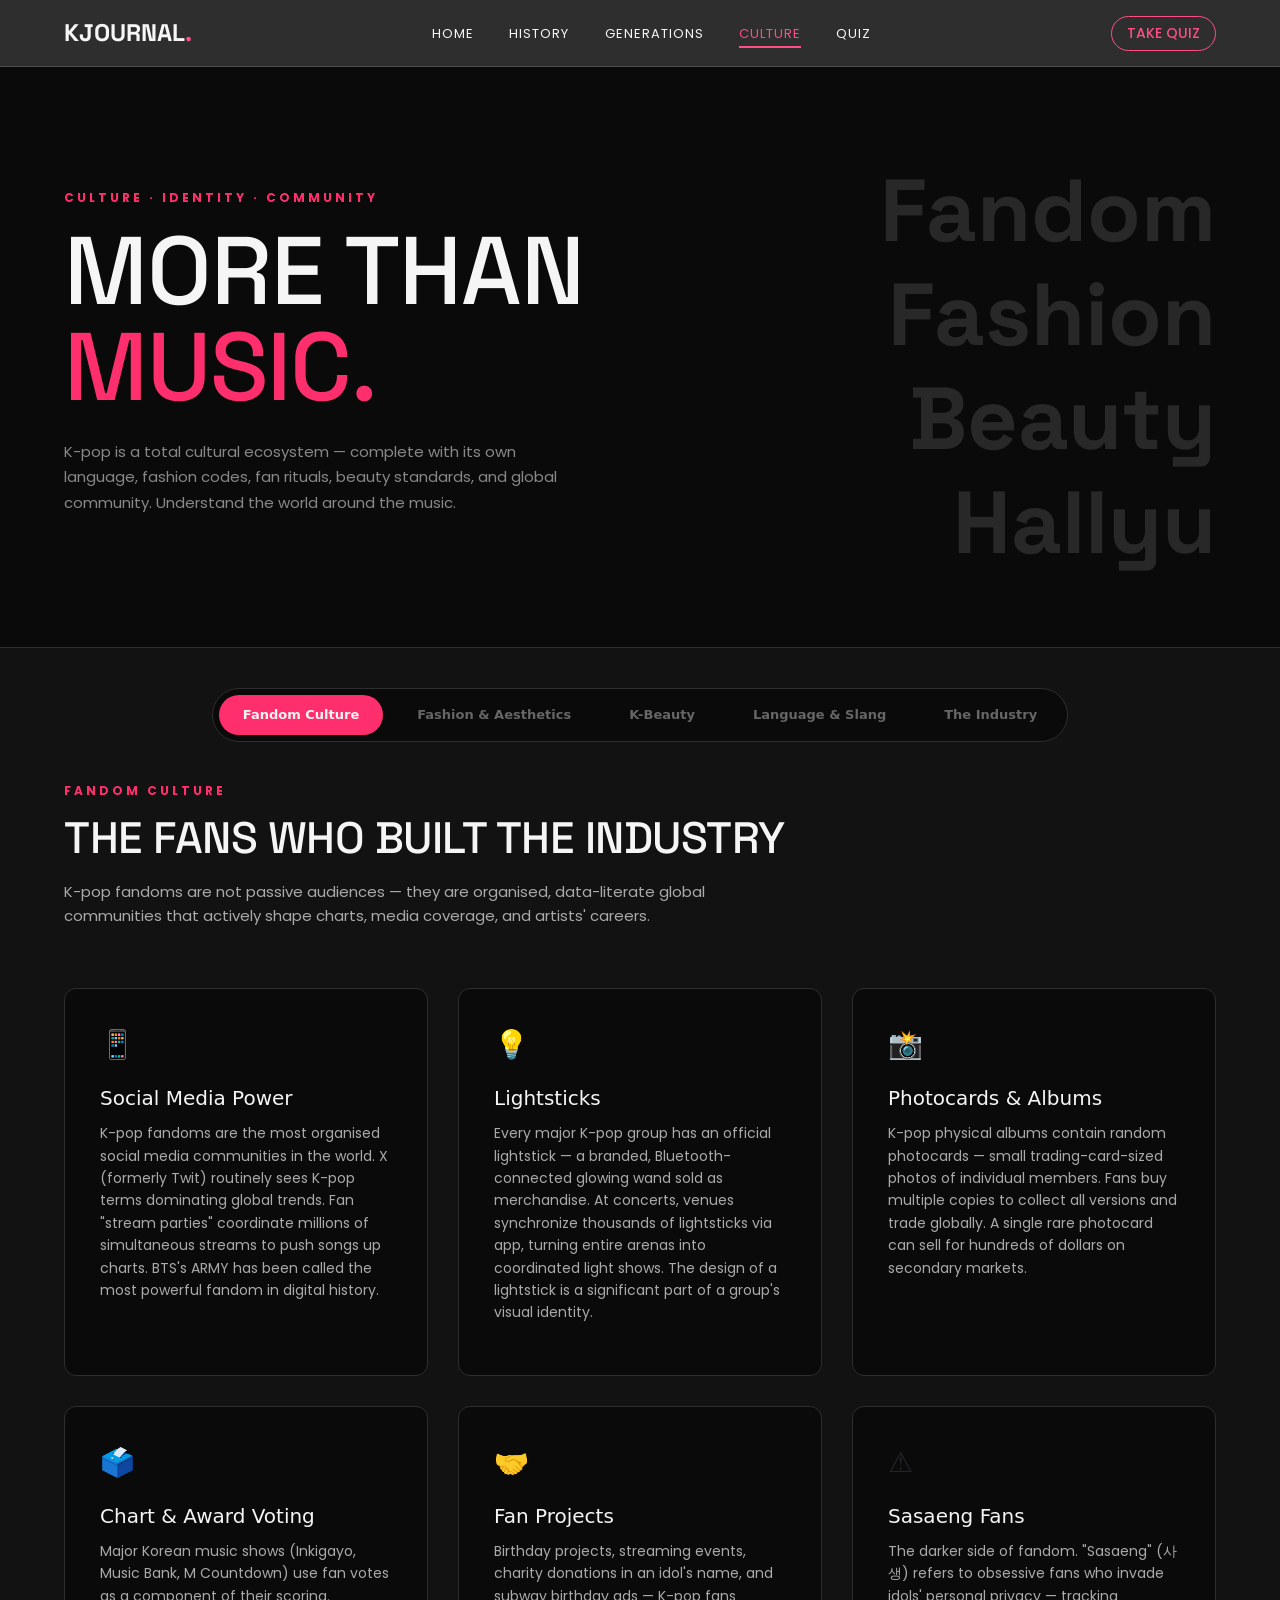
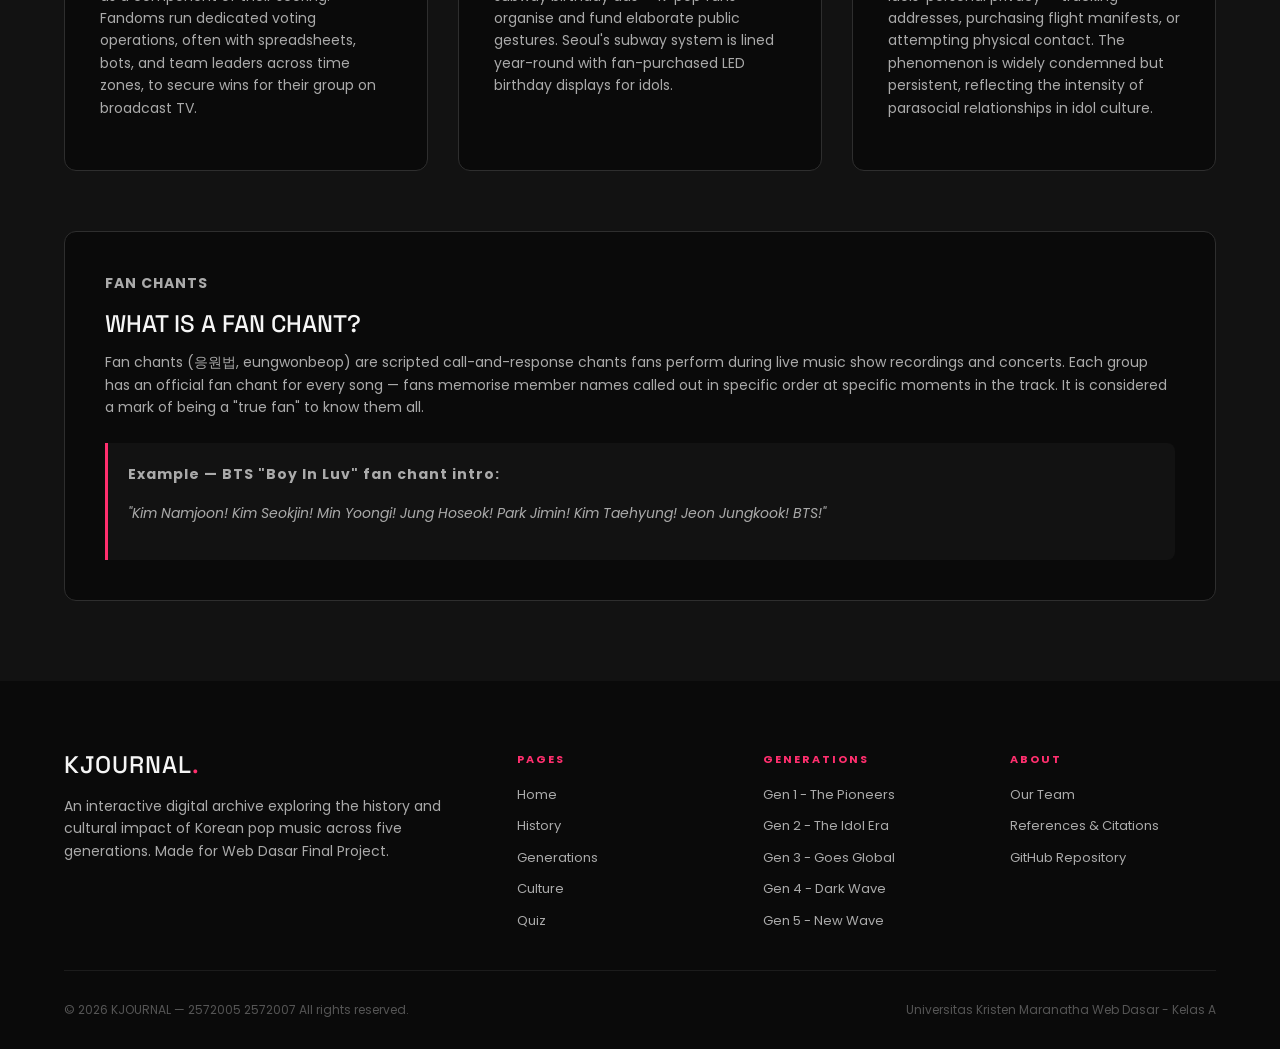
==== culture.html @ d99ca3e4 "history & culture" ====
<!DOCTYPE html>
<html lang="en">

<head>
    <meta charset="UTF-8">
    <meta name="viewport" content="width=device-width, initial-scale=1.0">
    <title>KJOURNAL - K-Pop Culture</title>
    <link rel="icon" type="image/png" href="img/logo.png" class="logo-kj">
    <link rel="stylesheet" href="style.css">
    <link href="https://cdn.jsdelivr.net/npm/bootstrap@5.3.3/dist/css/bootstrap.min.css" rel="stylesheet">
    <script src="https://cdn.jsdelivr.net/npm/bootstrap@5.3.3/dist/js/bootstrap.bundle.min.js"></script>
    <script src="https://code.jquery.com/jquery-3.7.1.min.js"></script>
    <script src="script.js" defer></script>

    <style>
        .concept-spotlight-header {
            margin-top: 60px;
            margin-bottom: 40px;
        }

        .beauty-main p {
            color: #aaa;
            font-size: 14px;
            margin-bottom: 20px;
        }

        .beauty-steps-list {
            color: #aaa;
            font-size: 14px;
            line-height: 2;
        }

        .quiz-sneak-full {
            width: 100%;
        }

        #glossarySearch {
            width: 100%;
            background-color: #0a0a0a;
            border: 1px solid #333;
            border-radius: 10px;
            color: #f5f5f5;
            padding: 15px 20px;
            font-family: 'Poppins', sans-serif;
            resize: none;
            font-size: 14px;
            outline: none;
            transition: border-color 0.3s;
        }

        .glossary-card-ko {
            color: #ff2f6e;
            font-size: 14px;
            margin-left: 5px;
        }

        #noResults {
            display: none;
            color: #ff2f6e;
            text-align: center;
            margin-top: 30px;
        }
    </style>
</head>

<body>

    <nav>
        <a href="index.html" class="title">KJOURNAL<span id="dot">.</span></a>
        <div>
            <a href="index.html" class="navbut">HOME</a>
            <a href="history.html" class="navbut">HISTORY</a>
            <a href="generations.html" class="navbut">GENERATIONS</a>
            <a href="culture.html" class="navbut active-nav">CULTURE</a>
            <a href="quiz.html" class="navbut">QUIZ</a>
        </div>
        <a href="quiz.html" class="explore-btn">TAKE QUIZ</a>
    </nav>

    <section class="subpage-hero">
        <div class="cult-hero-text">
            <p class="subpage-eyebrow">CULTURE · IDENTITY · COMMUNITY</p>
            <h1>MORE THAN<br><span>MUSIC.</span></h1>
            <p class="subpage-hero-sub">K-pop is a total cultural ecosystem — complete with its own language, fashion
                codes, fan rituals, beauty standards, and global community. Understand the world around the music.</p>
        </div>
        <div class="subpage-hero-deco" aria-hidden="true">
            <span>Fandom</span>
            <span>Fashion</span>
            <span>Beauty</span>
            <span>Hallyu</span>
        </div>
    </section>

    <section class="cult-tabs-section">
        <div class="cult-tabs" id="cultTabs">
            <button class="cult-tab active" data-target="fandom">Fandom Culture</button>
            <button class="cult-tab" data-target="fashion">Fashion & Aesthetics</button>
            <button class="cult-tab" data-target="beauty">K-Beauty</button>
            <button class="cult-tab" data-target="language">Language & Slang</button>
            <button class="cult-tab" data-target="industry">The Industry</button>
        </div>
    </section>

    <section class="cult-content-section">

        <div class="cult-panel active" id="panel-fandom">
            <div class="subpage-section-header">
                <p class="subpage-section-label">FANDOM CULTURE</p>
                <h2>THE FANS WHO BUILT THE INDUSTRY</h2>
                <p class="subpage-section-sub">K-pop fandoms are not passive audiences — they are organised,
                    data-literate global communities that actively shape charts, media coverage, and artists' careers.
                </p>
            </div>

            <div class="subpage-cards-grid">
                <div class="subpage-card">
                    <div class="subpage-card-icon">📱</div>
                    <h4>Social Media Power</h4>
                    <p>K-pop fandoms are the most organised social media communities in the world. X (formerly Twit)
                        routinely sees K-pop terms dominating global trends. Fan "stream parties" coordinate millions of
                        simultaneous streams to push songs up charts. BTS's ARMY has been called the most powerful
                        fandom in digital history.</p>
                </div>
                <div class="subpage-card">
                    <div class="subpage-card-icon">💡</div>
                    <h4>Lightsticks</h4>
                    <p>Every major K-pop group has an official lightstick — a branded, Bluetooth-connected glowing wand
                        sold as merchandise. At concerts, venues synchronize thousands of lightsticks via app, turning
                        entire arenas into coordinated light shows. The design of a lightstick is a significant part of
                        a group's visual identity.</p>
                </div>
                <div class="subpage-card">
                    <div class="subpage-card-icon">📸</div>
                    <h4>Photocards & Albums</h4>
                    <p>K-pop physical albums contain random photocards — small trading-card-sized photos of individual
                        members. Fans buy multiple copies to collect all versions and trade globally. A single rare
                        photocard can sell for hundreds of dollars on secondary markets.</p>
                </div>
                <div class="subpage-card">
                    <div class="subpage-card-icon">🗳️</div>
                    <h4>Chart & Award Voting</h4>
                    <p>Major Korean music shows (Inkigayo, Music Bank, M Countdown) use fan votes as a component of
                        their scoring. Fandoms run dedicated voting operations, often with spreadsheets, bots, and team
                        leaders across time zones, to secure wins for their group on broadcast TV.</p>
                </div>
                <div class="subpage-card">
                    <div class="subpage-card-icon">🤝</div>
                    <h4>Fan Projects</h4>
                    <p>Birthday projects, streaming events, charity donations in an idol's name, and subway birthday ads
                        — K-pop fans organise and fund elaborate public gestures. Seoul's subway system is lined
                        year-round with fan-purchased LED birthday displays for idols.</p>
                </div>
                <div class="subpage-card">
                    <div class="subpage-card-icon">⚠️</div>
                    <h4>Sasaeng Fans</h4>
                    <p>The darker side of fandom. "Sasaeng" (사생) refers to obsessive fans who invade idols' personal
                        privacy — tracking addresses, purchasing flight manifests, or attempting physical contact. The
                        phenomenon is widely condemned but persistent, reflecting the intensity of parasocial
                        relationships in idol culture.</p>
                </div>
            </div>

            <div class="cult-chant-box">
                <p class="chant-label">FAN CHANTS</p>
                <h3>WHAT IS A FAN CHANT?</h3>
                <p>Fan chants (응원법, eungwonbeop) are scripted call-and-response chants fans perform during live music
                    show recordings and concerts. Each group has an official fan chant for every song — fans memorise
                    member names called out in specific order at specific moments in the track. It is considered a mark
                    of being a "true fan" to know them all.</p>
                <div class="cult-chant-example">
                    <p class="chant-label">Example — BTS "Boy In Luv" fan chant intro:</p>
                    <p class="chant-text">"Kim Namjoon! Kim Seokjin! Min Yoongi! Jung Hoseok! Park Jimin! Kim Taehyung!
                        Jeon Jungkook! BTS!"</p>
                </div>
            </div>
        </div>

        <div class="cult-panel" id="panel-fashion">
            <div class="subpage-section-header">
                <p class="subpage-section-label">FASHION & AESTHETICS</p>
                <h2>THE LOOK OF K-POP</h2>
                <p class="subpage-section-sub">K-pop's visual identity is as carefully constructed as its music. From
                    stage outfits to music video colour palettes, aesthetics are a core part of the product.</p>
            </div>

            <div class="subpage-cards-grid">
                <div class="subpage-card">
                    <div class="subpage-card-icon">✨</div>
                    <h4>Concept Culture</h4>
                    <p>Every K-pop comeback has a "concept" — a unified visual and sonic theme that runs through the
                        album, music video, photoshoots, and stage outfits. Concepts can range from bright/innocent
                        ("cute concept") to dark/edgy ("dark concept") to seasonal themes, and groups often switch
                        dramatically between them.</p>
                </div>
                <div class="subpage-card">
                    <div class="subpage-card-icon">🪡</div>
                    <h4>Stage Outfits</h4>
                    <p>K-pop stage costumes are high fashion events in themselves. Groups collaborate with luxury brands
                        (Chanel, Dior, Louis Vuitton) for music video styling, and have full-time in-house stylists.
                        Stage outfits are discussed and critiqued by fans as seriously as the music.</p>
                </div>
                <div class="subpage-card">
                    <div class="subpage-card-icon">🧥</div>
                    <h4>Street Fashion Influence</h4>
                    <p>K-pop idols are among the most influential fashion figures globally. Items worn by idols — a
                        specific sneaker, a handbag, a hair clip — can sell out within hours of a post or airport
                        sighting. This phenomenon, known as the "idol effect," drives billions in fashion retail
                        annually.</p>
                </div>
                <div class="subpage-card">
                    <div class="subpage-card-icon">💈</div>
                    <h4>Hair & Colour</h4>
                    <p>K-pop idols regularly undergo dramatic hair transformations between comebacks — bleaching, vivid
                        colour dyeing, and complex styling are standard. Hair reveals ahead of a comeback are treated as
                        major events by fandoms. South Korea's hair salon industry is directly linked to idol trends.
                    </p>
                </div>
            </div>

            <div class="cult-concept-box">
                <div class="subpage-section-header concept-spotlight-header">
                    <p class="subpage-section-label">CONCEPT SPOTLIGHT</p>
                    <h3>HOW CONCEPTS WORK</h3>
                </div>
                <div class="concept-steps">
                    <div class="concept-step">
                        <span class="step-num">01</span>
                        <div>
                            <h5>Teaser Phase</h5>
                            <p>Weeks before release, agencies drop cryptic images, short video teasers, and mood boards
                                hinting at the concept without revealing the full picture. Fans analyze every pixel.</p>
                        </div>
                    </div>
                    <div class="concept-step">
                        <span class="step-num">02</span>
                        <div>
                            <h5>MV Release</h5>
                            <p>The music video is the concept's fully realised visual statement. MV sets, colour
                                grading, styling, and narrative are all coordinated around the concept theme.</p>
                        </div>
                    </div>
                    <div class="concept-step">
                        <span class="step-num">03</span>
                        <div>
                            <h5>Promotions</h5>
                            <p>TV show stage outfits, radio appearances, and fan sign outfits all continue the concept's
                                visual language — even if slightly adapted for different settings.</p>
                        </div>
                    </div>
                    <div class="concept-step">
                        <span class="step-num">04</span>
                        <div>
                            <h5>Next Concept</h5>
                            <p>When promotions end, the cycle resets. The next comeback concept may be a direct
                                continuation or a complete 180° pivot — which is often itself a marketing strategy.</p>
                        </div>
                    </div>
                </div>
            </div>
        </div>

        <div class="cult-panel" id="panel-beauty">
            <div class="subpage-section-header">
                <p class="subpage-section-label">K-BEAUTY</p>
                <h2>THE BEAUTY STANDARD</h2>
                <p class="subpage-section-sub">K-pop and the Korean beauty industry are deeply intertwined. The "glass
                    skin" aesthetic, multi-step skincare routines, and specific makeup trends have been exported
                    globally through K-pop's reach.</p>
            </div>

            <div class="beauty-layout">
                <div class="beauty-side">
                    <div class="subpage-card">
                        <h4>Glass Skin</h4>
                        <p>The "glass skin" trend — skin so clear and hydrated it appears to have a glassy sheen —
                            originated in Korea and spread globally through K-pop idol photoshoots and magazine spreads.
                        </p>
                    </div>
                    <br>
                    <div class="subpage-card">
                        <h4>Gradient Lips</h4>
                        <p>A signature K-pop makeup look: colour concentrated at the centre of the lips that fades to
                            bare skin at the edges, creating a soft, youthful appearance. Popularised by idols in the
                            2012–2016 period.</p>
                    </div>
                    <br>
                    <div class="subpage-card">
                        <h4>Aegyo Sal (애교살)</h4>
                        <p>The soft fatty tissue just below the eyes — considered youthful and attractive in Korean
                            beauty standards. Idols emphasise this feature with eyeshadow. Cosmetic procedures to create
                            or enhance aegyo sal are a popular trend in South Korea.</p>
                    </div>
                    <br>
                    <div class="subpage-card">
                        <h4>Male Idol Beauty</h4>
                        <p>K-pop normalised skincare and makeup for men on a global scale. Male idols routinely appear
                            on screen with full makeup, and the "flower boy" (꽃미남) aesthetic challenged Western norms of
                            masculinity through mass global exposure.</p>
                    </div>
                </div>
            </div>
        </div>

        <div class="cult-panel" id="panel-language">
            <div class="subpage-section-header">
                <p class="subpage-section-label">LANGUAGE & SLANG</p>
                <h2>THE VOCABULARY OF K-POP</h2>
                <p class="subpage-section-sub">Being a K-pop fan comes with its own language — a mix of Korean terms,
                    fan-invented vocabulary, and internet slang that has spread far beyond Korean-speaking communities.
                </p>
            </div>

            <div class="lang-search-wrapper">
                <div class="subpage-section-header">
                    <p class="subpage-section-label">GLOSSARY SEARCH</p>
                    <p class="subpage-section-sub">Looking for a specific K-Pop terminology?
                        Type a term below to filter the glossary.</p>
                </div>

                <div class="quiz-cards">
                    <div class="quiz-sneak quiz-sneak-full">
                        <p class="sneak-question">Search Term</p>
                        <textarea id="glossarySearch" class="lang-search"
                            placeholder="Type here (e.g., Fandom, Visual, Daesang)..." rows="1"></textarea>
                    </div>
                </div>
            </div>
            <br>
            <div class="subpage-cards-grid" id="glossaryGrid">
                <div class="subpage-card" data-term="bias">
                    <h4>Bias <span class="lang-ko glossary-card-ko">바이어스</span></h4>
                    <p>Your favourite member of a K-pop group. "Bias wrecker" is the member who threatens to replace
                        your bias by being unexpectedly charming or talented.</p>
                </div>
                <div class="subpage-card" data-term="maknae">
                    <h4>Maknae <span class="lang-ko glossary-card-ko">막내</span></h4>
                    <p>The youngest member of a group. Often treated with affection by older members (hyungs/unnies).
                        The "maknae line" refers to the youngest sub-group within a group.</p>
                </div>
                <div class="subpage-card" data-term="leader">
                    <h4>Leader <span class="lang-ko glossary-card-ko">리더</span></h4>
                    <p>The designated spokesperson and representative of a group — usually (but not always) the oldest
                        member. Responsible for group decisions and public communication on behalf of the team.</p>
                </div>
                <div class="subpage-card" data-term="aegyo">
                    <h4>Aegyo <span class="lang-ko glossary-card-ko">애교</span></h4>
                    <p>Cute, childlike behaviour or expressions used to be endearing. Idols are often asked to perform
                        aegyo during fan meetings — a gesture, pose, or cutesy phrase. Fans and non-fans both debate it
                        intensely.</p>
                </div>
                <div class="subpage-card" data-term="visual">
                    <h4>Visual <span class="lang-ko glossary-card-ko">비주얼</span></h4>
                    <p>The member of a group designated (officially or by fan consensus) as the most conventionally
                        attractive. Being the "group visual" carries specific marketing expectations and is often tied
                        to CF (commercial film) work.</p>
                </div>
                <div class="subpage-card" data-term="center">
                    <h4>Center <span class="lang-ko glossary-card-ko">센터</span></h4>
                    <p>The member positioned at the front-center of a group's choreography formation — the "face" of the
                        performance. Often (not always) the visual. Being center is a significant indicator of agency
                        priority for that member.</p>
                </div>
                <div class="subpage-card" data-term="stan">
                    <h4>Stan</h4>
                    <p>To be a dedicated fan of a group or idol. Derived from Eminem's 2000 song, popularised by K-pop
                        Twitter. "Stan culture" refers to the intense, organised fandom behaviour typical in K-pop
                        communities worldwide.</p>
                </div>
                <div class="subpage-card" data-term="hyung">
                    <h4>Hyung / Unnie <span class="lang-ko glossary-card-ko">형 / 언니</span></h4>
                    <p>Korean terms for "older brother" (hyung, used by males) and "older sister" (unnie, used by
                        females). Used by younger group members to address older members. Part of the strict
                        age-hierarchy within Korean social structure.</p>
                </div>
                <div class="subpage-card" data-term="all-kill">
                    <h4>All-Kill</h4>
                    <p>When a song simultaneously tops all major Korean digital music charts (Melon, Genie, Bugs, FLO,
                        Vibe). A "Perfect All-Kill" also includes real-time charts. Achieving an All-Kill is a
                        significant milestone indicating commercial dominance.</p>
                </div>
                <div class="subpage-card" data-term="comeback">
                    <h4>Comeback <span class="lang-ko glossary-card-ko">컴백</span></h4>
                    <p>Any new promotional cycle — a new album, single, or EP release. Not necessarily a return from a
                        long break. Comebacks are events: announced weeks ahead, supported by teaser content, and
                        accompanied by scheduled TV music show appearances.</p>
                </div>
                <div class="subpage-card" data-term="hiatus">
                    <h4>Hiatus / Enlistment</h4>
                    <p>Male Korean citizens are required by law to complete approximately 18-21 months of mandatory
                        military service. For K-pop boy groups, this creates planned hiatuses — a major industry event
                        that fandom communities prepare for years in advance.</p>
                </div>
                <div class="subpage-card" data-term="debut">
                    <h4>Debut <span class="lang-ko glossary-card-ko">데뷔</span></h4>
                    <p>The formal first performance or release that marks an idol officially entering the industry.
                        Debuting is a major milestone after years of training. "Pre-debut" refers to content created or
                        released before an idol's official group debut.</p>
                </div>
                <div class="subpage-card" data-term="variety-show">
                    <h4>Variety Show <span class="lang-ko glossary-card-ko">예능</span></h4>
                    <p>Entertainment programs where idols participate in games, challenges, interviews, and comedy
                        segments. Variety shows help fans discover idols' personalities beyond their performances and
                        are an important part of K-pop promotion.</p>
                </div>

                <div class="subpage-card" data-term="reality-show">
                    <h4>Reality Show <span class="lang-ko glossary-card-ko">리얼리티 쇼</span></h4>
                    <p>A series focused on idols' daily lives, training process, travel experiences, or
                        behind-the-scenes activities. Many groups have their own reality content on YouTube, allowing
                        fans to connect with members on a more personal level.</p>
                </div>

                <div class="subpage-card" data-term="fancam">
                    <h4>Fancam <span class="lang-ko glossary-card-ko">직캠</span></h4>
                    <p>A video that focuses on a single idol during a performance. Originally filmed by fans, fancams
                        have become a major part of K-pop culture and often showcase an idol's stage presence, dance
                        skills, and charisma.</p>
                </div>

                <div class="subpage-card" data-term="self-produced-content">
                    <h4>Self-Produced Content <span class="lang-ko glossary-card-ko">자체 콘텐츠</span></h4>
                    <p>Original content created by an idol group or agency and uploaded to their official channels.
                        Examples include games, challenges, vlogs, and talk shows designed to keep fans engaged between
                        music releases.</p>
                </div>

                <div class="subpage-card" data-term="vlog">
                    <h4>Vlog <span class="lang-ko glossary-card-ko">브이로그</span></h4>
                    <p>A video diary documenting an idol's daily activities, travels, schedules, or personal interests.
                        Vlogs offer fans a closer look at life behind the stage and often feature a more casual
                        atmosphere.</p>
                </div>

                <div class="subpage-card" data-term="behind-the-scenes">
                    <h4>Behind-the-Scenes <span class="lang-ko glossary-card-ko">비하인드</span></h4>
                    <p>Exclusive footage showing the preparation process for music videos, concerts, photoshoots, and
                        promotions. Behind-the-scenes content highlights the hard work that goes into an idol's
                        activities.</p>
                </div>
            </div>
            <p class="lang-no-results" id="noResults">No terms found. Try a different search.</p>
        </div>

        <div class="cult-panel" id="panel-industry">
            <div class="subpage-section-header">
                <p class="subpage-section-label">THE INDUSTRY</p>
                <h2>HOW THE MACHINE WORKS</h2>
                <p class="subpage-section-sub">K-pop is not just a music genre — it is a vertically integrated
                    entertainment industry with a specific and unusual business model that has no real equivalent in the
                    West.</p>
            </div>

            <p class="subpage-section-label">THE IDOL PIPELINE</p>
            <div class="subpage-cards-grid">
                <div class="subpage-card">
                    <h1 id="dot">01</h1>
                    <h4>Audition</h4>
                    <p>Agencies hold open auditions globally. Successful applicants as young as 10–12 sign
                        multi-year exclusive contracts and begin training.</p>
                </div>
                <div class="subpage-card">
                    <h1 id="dot">02</h1>
                    <h4>Training</h4>
                    <p>Trainees undergo intensive daily schedules covering vocals, dance, acting, and language
                        learning (English, Japanese, Mandarin). Average training period: 2–7 years.</p>
                </div>
                <div class="subpage-card">
                    <h1 id="dot">03</h1>
                    <h4>Debut</h4>
                    <p>The agency assembles a group from trainees, packages the concept and visual identity, and
                        launches with a coordinated media campaign.</p>
                </div>
                <div class="subpage-card">
                    <h1 id="dot">04</h1>
                    <h4>Promotions</h4>
                    <p>Music show schedules, fan signs, variety show appearances, and social media content — idols
                        are on public-facing promotional schedules almost continuously.</p>
                </div>
                <div class="subpage-card">
                    <h1 id="dot">05</h1>
                    <h4>Global</h4>
                    <p>Successful groups tour internationally, collaborate with Western artists, sign luxury brand
                        ambassadorial contracts, and release content in multiple languages.</p>
                </div>
            </div>
        </div>
    </section>

    <footer>
        <div class="card1">
            <div class="desc">
                <h3>KJOURNAL<span id="dot">.</span></h3>
                <p>An interactive digital archive exploring the history and cultural impact of Korean pop music across
                    five generations. Made for Web Dasar Final Project.</p>
            </div>
            <div class="page-directory">
                <p>PAGES</p>
                <a href="index.html">Home</a>
                <a href="history.html">History</a>
                <a href="generations.html">Generations</a>
                <a href="culture.html">Culture</a>
                <a href="quiz.html">Quiz</a>
            </div>
            <div class="gen-directory">
                <p>GENERATIONS</p>
                <a href="generations.html#Gen1">Gen 1 - The Pioneers</a>
                <a href="generations.html#Gen2">Gen 2 - The Idol Era</a>
                <a href="generations.html#Gen3">Gen 3 - Goes Global</a>
                <a href="generations.html#Gen4">Gen 4 - Dark Wave</a>
                <a href="generations.html#Gen5">Gen 5 - New Wave</a>
            </div>
            <div class="about">
                <p>ABOUT</p>
                <a href="#">Our Team</a>
                <a href="#">References & Citations</a>
                <a href="https://github.com/natetamp/TugasBesar_2572005_2572007" target="_blank">GitHub Repository</a>
            </div>
        </div>
        <hr>
        <div class="footer-bottom">
            <p>&copy; 2026 KJOURNAL — 2572005 2572007 All rights reserved.</p>
            <p>Universitas Kristen Maranatha Web Dasar - Kelas A</p>
        </div>
    </footer>
</body>

</html>
---- style.css ----
@import url('https://fonts.googleapis.com/css2?family=Space+Grotesk:wght@400;500&display=swap');
@import url('https://fonts.googleapis.com/css2?family=Bebas+Neue&family=Poppins:ital,wght@0,100;0,200;0,300;0,400;0,500;0,600;0,700;0,800;0,900;1,100;1,200;1,300;1,400;1,500;1,600;1,700;1,800;1,900&display=swap');

* { padding: 0; margin: 0; box-sizing: border-box; }
html { scroll-behavior: smooth; }
body { overflow-x: hidden; background-color: #121212; color: #f5f5f5; }
body h1, body h2, body h3 { font-family: 'Space Grotesk', sans-serif; }
body p, body a, body label { font-family: 'Poppins', sans-serif; }

::-webkit-scrollbar { width: 6px; }
::-webkit-scrollbar-track { background: #0a0a0a; }
::-webkit-scrollbar-thumb { background: #2a2a2a; border-radius: 99px; }

nav {background-color: #0a0a0a; display: flex; align-items: center; justify-content: space-between; width: 100%; padding: 15px 5%; opacity: 0.85; position: sticky; top: 0; z-index: 999; border-bottom: 1px solid #2e2e2e;}
.title { font-family: 'Space Grotesk', sans-serif; font-size: 24px; font-weight: bold; text-decoration: none; color: #f5f5f5; }
#dot { color: #ff2f6e; }
.navbut {position: relative; text-decoration: none; color: #f5f5f5; margin: 0 15px; font-size: 13px; letter-spacing: 1px; transition: color 0.3s ease;}
.navbut:hover, .active-nav { color: #ff2f6e !important; }
.navbut:after {content: " "; position: absolute; left: 0; bottom: -5px; width: 0%; height: 2px; background-color: #ff2f6e; transition: width 0.3s ease;}
.navbut:hover::after, .active-nav::after { width: 100% !important; }
.explore-btn {padding: 6px 15px; text-decoration: none; background-color: transparent; border: 1px solid #ff2f6e; color: #ff2f6e; border-radius: 20px; font-size: 14px; font-weight: 500; transition: all 0.3s ease;}
.explore-btn:hover { background-color: #ff2f6e; color: #f5f5f5; }

.subpage-hero {background-color: #0a0a0a; border-bottom: 1px solid #2e2e2e; padding: 100px 5% 80px; display: grid; grid-template-columns: 1fr 1fr; align-items: center; gap: 60px; min-height: 520px;}
.subpage-eyebrow { color: #ff2f6e; font-size: 12px; font-weight: bold; letter-spacing: 3px; margin-bottom: 16px; }
.subpage-hero h1 { font-family: 'Space Grotesk', sans-serif; font-size: clamp(52px, 8vw, 96px); line-height: 1; color: #f5f5f5; margin-bottom: 24px; letter-spacing: -1px; }
.subpage-hero h1 span { color: #ff2f6e; }
.subpage-hero-sub { font-size: 15px; color: #888; line-height: 1.7; max-width: 500px; margin-bottom: 30px; }
.subpage-hero-deco { display: flex; flex-direction: column; gap: 16px; align-items: flex-end; opacity: 0.12; pointer-events: none; }
.subpage-hero-deco span { font-family: 'Space Grotesk', sans-serif; font-size: clamp(48px, 7vw, 88px); font-weight: bold; color: #fff; line-height: 1; }

.subpage-stats { display: grid; grid-template-columns: repeat(4, 1fr); background-color: #0a0a0a; border-bottom: 1px solid #2e2e2e; }
.subpage-stat-item { padding: 40px 5%; text-align: center; border-right: 1px solid #2e2e2e; }
.subpage-stat-item:last-child { border-right: none; }
.subpage-stat-item h2 { color: #f5f5f5; font-size: 42px; letter-spacing: 1px; margin-bottom: 6px; }
.subpage-stat-item p { color: #666; font-size: 13px; }

.subpage-section-header { margin-bottom: 60px; }
.subpage-section-label { color: #ff2f6e; font-size: 12px; font-weight: bold; letter-spacing: 3px; margin-bottom: 12px; }
.subpage-section-header h2 { font-size: 44px; margin-bottom: 16px; color: #f5f5f5; letter-spacing: -0.5px; }
.subpage-section-sub { font-size: 15px; color: #aaa; max-width: 700px; line-height: 1.6; }

.subpage-cards-grid { display: grid; grid-template-columns: repeat(3, 1fr); gap: 30px; }
.subpage-card { background-color: #0a0a0a; border: 1px solid #2e2e2e; border-radius: 12px; padding: 35px; transition: transform 0.3s ease, border-color 0.3s ease; }
.subpage-card:hover { transform: translateY(-5px); border-color: #ff2f6e; }
.subpage-card-icon { font-size: 28px; margin-bottom: 20px; }
.subpage-card h4 { font-size: 20px; color: #f5f5f5; margin-bottom: 12px; font-weight: 500; }
.subpage-card p { font-size: 14px; color: #aaa; line-height: 1.6; }

.hero { overflow: hidden; background-color: #000; }
.slides { display: flex; width: 100%; margin-left: 0; }
.slides img { width: 100vw; height: auto; }
.cards-stat { display: grid; grid-template-columns: repeat(4, 1fr); background-color: #0a0a0a; border-bottom: 1px solid #2e2e2e; }
.fancard, .grosscard, .histocard, .gencard { border-right: 1px solid #2e2e2e; padding: 40px 5%; text-align: center; }
.gencard { border-right: none; }
.fancard h3, .grosscard h3, .histocard h3, .gencard h3 { color: #f5f5f5; font-size: 42px; letter-spacing: 1px; }
.fancard p, .grosscard p, .histocard p, .gencard p { color: #666; font-size: 13px; margin-top: 5px; }
.section2 { display: grid; grid-template-columns: 1fr 1fr; padding: 80px 5%; background-color: #121212; gap: 50px; align-items: center; }
.quotes { border-left: 4px solid #ff2f6e; padding-left: 20px; }
.quotes h2 { font-size: 28px; line-height: 1.4; color: #f5f5f5; }
.sneak-history { font-size: 14px; color: #aaa; line-height: 1.6; }
.sneak-history a { color: #ff2f6e; text-decoration: none; font-weight: 600; letter-spacing: 1px; display: inline-block; margin-top: 15px; transition: color 0.3s; }
.sneak-history a:hover { color: #f5f5f5; }
.eras { background-color: #0a0a0a; padding: 80px 5%; border-bottom: 1px solid #2e2e2e; }
.erasp { color: #ff2f6e; font-size: 13px; font-weight: bold; letter-spacing: 3px; margin-bottom: 10px; }
.erash { color: #f5f5f5; font-size: 48px; margin-bottom: 40px; }
.eras-cards { display: grid; grid-template-columns: repeat(5, 1fr); gap: 20px; }
.gens { padding: 30px 20px; border: 1px solid var(--clr); border-radius: 15px; color: var(--clr); background-color: var(--bclr); transition: all 0.4s ease; cursor: pointer; }
.eras-cards .gens:nth-child(1) { --clr: #9c6fe0; --bclr: #9c6fe015; }
.eras-cards .gens:nth-child(2) { --clr: #f472b6; --bclr: #f472b615; }
.eras-cards .gens:nth-child(3) { --clr: #ff2f6e; --bclr: #ff2f6e15; }
.eras-cards .gens:nth-child(4) { --clr: #60a5fa; --bclr: #60a5fa15; }
.eras-cards .gens:nth-child(5) { --clr: #34d399; --bclr: #34d39915; }
.gens h1 { font-size: 36px; margin-bottom: 10px; }
.gens p { font-size: 12px; margin-bottom: 4px; color: #aaa; }
.gens p:first-of-type { font-weight: bold; color: var(--clr); font-size: 14px; margin-bottom: 10px; }
.gens:hover { transform: translateY(-8px); box-shadow: 0 10px 20px rgba(0, 0, 0, 0.5), 0 0 15px var(--clr); background-color: rgba(0, 0, 0, 0.4); color: var(--clr); }

.spotlight { padding: 80px 5%; background-color: #121212; position: relative; overflow: hidden; }
.spotlight-prev, .spotlight-next { position: absolute; top: 50%; transform: translateY(-50%); background: rgba(26, 26, 26, 0.8); color: #ff2f6e; border: 1px solid #ff2f6e;width: 45px; height: 45px; cursor: pointer; border-radius: 50%; font-weight: bold; font-size: 18px; display: flex; align-items: center; justify-content: center; transition: all 0.3s ease; z-index: 998; }
.spotlight-prev { left: 20px; } .spotlight-next { right: 20px; }
.spotlight-navigation { display: flex; justify-content: space-between; align-items: center; width: 100%; padding: 0 15px; }
.spotlight-prev:hover, .spotlight-next:hover { background-color: #ff2f6e; color: #ffffff; box-shadow: 0 0 15px rgba(255, 47, 110, 0.6); }
.spotlight-cards-container { display: flex; width: 100%; transition: transform 0.5s ease-in-out; }
.spotlight-note { color: #ff2f6e; font-weight: bold; font-size: 13px; letter-spacing: 3px; margin-bottom: 10px; }
.spotlight-title { font-size: 48px; margin-bottom: 40px; }
.spotlight-card { flex: 0 0 100%; width: 100%; display: flex; background-color: #0a0a0a; border-radius: 12px; overflow: hidden; border: 1px solid #2e2e2e; flex-direction: row; flex-wrap: nowrap; transition: 0.5s ease-in-out; }
.spotlight-card img { width: 45%; object-fit: cover; min-height: 450px; }
.spotlight-detail { padding: 45px; width: 55%; display: flex; flex-direction: column; justify-content: center; }
.detail-note { color: #ff2f6e; font-size: 13px; margin-bottom: 8px; }
.spotlight-detail h1 { color: #f5f5f5; font-size: 54px; }
.name-label { font-size: 14px; color: #555; margin-bottom: 15px; }
.detail-explain { font-size: 14px; color: #aaa; line-height: 1.6; margin-bottom: 20px; }
.spotlight-labels { display: flex; flex-wrap: wrap; gap: 8px; margin-bottom: 30px; }
.spotlight-labels p { color: #aaa; font-size: 11px; padding: 5px 12px; margin: 0; background-color: #1a1a1a; border: 1px solid #2e2e2e; border-radius: 30px; transition: all 0.3s ease; }
.spotlight-labels p:hover { box-shadow: 0 0 10px var(--clr); color: var(--clr); border-color: var(--clr); }
.spotlight-card:nth-child(1) .spotlight-labels p { --clr: yellow; }
.spotlight-card:nth-child(2) .spotlight-labels p { --clr: rgb(235, 160, 173); }
.spotlight-card:nth-child(3) .spotlight-labels p { --clr: #9c6fe0; }
.spotlight-card:nth-child(4) .spotlight-labels p { --clr: rgb(247, 66, 66); }
.spotlight-card:nth-child(5) .spotlight-labels p { --clr: rgb(77, 77, 233); }
.bts-btn { align-self: flex-start; font-size: 14px; text-decoration: none; color: #f5f5f5; background-color: #008cff; padding: 10px 25px; border-radius: 6px; font-weight: bold; transition: background-color 0.3s, box-shadow 0.3s; }
.bts-btn:hover { background-color: #0076d6; box-shadow: 0 5px 15px rgba(0, 140, 255, 0.4); color: #f5f5f5; }
.quiz-teaser { background-color: #0a0a0a; padding: 80px 5%; border-bottom: 1px solid #2e2e2e; }
.teaser-note { color: #ff2f6e; font-size: 13px; letter-spacing: 3px; font-weight: bold; margin-bottom: 10px; }
.teaser-title { color: #f5f5f5; font-size: 48px; margin-bottom: 40px; }
.quiz-cards { display: grid; grid-template-columns: 1fr 1fr; background-color: #1a1a1a; padding: 40px; border-radius: 12px; border: 1px solid #2e2e2e; gap: 40px; }
.quiz-link { border-right: 1px solid #2e2e2e; padding-right: 40px; display: flex; flex-direction: column; justify-content: center; }
.quiz-link h3 { color: #f5f5f5; font-size: 28px; margin-bottom: 10px; }
.quiz-link p { font-size: 14px; color: #aaa; margin-bottom: 25px; line-height: 1.5; }
.quiz-link a { align-self: flex-start; padding: 12px 25px; background-color: #008cff; color: #f5f5f5; text-decoration: none; border-radius: 6px; font-weight: bold; transition: background-color 0.3s; }
.quiz-link a:hover { background-color: #0076d6; }
.quiz-sneak { display: flex; flex-direction: column; gap: 12px; }
.sneak-note { font-size: 11px; color: #ff2f6e; font-weight: bold; letter-spacing: 1px; }
.sneak-question { font-size: 16px; color: #f5f5f5; font-weight: bold; margin-bottom: 5px; }
.quiz-sneak input { display: none; }
.quiz-sneak label { color: #aaa; display: flex; align-items: center; padding: 12px 20px; border: 1px solid #333; border-radius: 10px; background-color: #0a0a0a; cursor: pointer; transition: all 0.3s; font-size: 14px; }
.quiz-sneak label::before { content: ""; width: 16px; height: 16px; border: 2px solid #555; border-radius: 50%; display: inline-block; margin-right: 12px; flex-shrink: 0; transition: all 0.3s; }
.quiz-sneak label:hover { border-color: #666; color: #f5f5f5; }
.quiz-sneak input:checked + label { border-color: #ff2f6e; background-color: rgba(255, 47, 110, 0.1); color: #ff2f6e; }
.quiz-sneak input:checked + label::before { background-color: #ff2f6e; border-color: #ff2f6e; box-shadow: inset 0 0 0 3px #0a0a0a; }

.hist-timeline-section { padding: 80px 5%; background-color: #121212; }
.hist-cta { display: inline-block; color: #ff2f6e; text-decoration: none; font-size: 14px; font-weight: 600; letter-spacing: 1px; border-bottom: 1px solid #ff2f6e; padding-bottom: 3px; transition: opacity 0.3s; }
.hist-cta:hover { opacity: 0.7; color: #ff2f6e; }
.hist-timeline { position: relative; max-width: 900px; margin: 60px auto 0; padding-left: 30px; }
.hist-timeline::before { content: ""; position: absolute; left: 0; top: 0; width: 2px; height: 100%; background-color: #2e2e2e; }
.timeline-item { position: relative; margin-bottom: 40px; }
.timeline-dot { position: absolute; left: -36px; top: 22px; width: 14px; height: 14px; border-radius: 50%; background-color: var(--dot-clr); box-shadow: 0 0 12px var(--dot-clr); z-index: 2; }
.timeline-content { background-color: #0a0a0a; border: 1px solid #2e2e2e; border-radius: 12px; overflow: hidden; }
.timeline-head { padding: 25px 30px; cursor: pointer; display: flex; flex-direction: column; gap: 8px; position: relative; }
.timeline-meta { display: flex; align-items: center; gap: 15px; }
.tl-gen-badge { font-size: 11px; font-weight: bold; letter-spacing: 1px; color: var(--badge-clr); background-color: rgba(255,255,255,0.03); padding: 4px 10px; border: 1px solid var(--badge-clr); border-radius: 4px; }
.tl-year { font-size: 13px; color: #666; font-weight: 500; }
.timeline-head h3 { font-size: 22px; color: #f5f5f5; font-weight: 500; margin-top: 4px; }
.tl-preview { font-size: 14px; color: #888; line-height: 1.5; margin-right: 40px; }
.tl-toggle-icon { position: absolute; right: 30px; top: 50%; transform: translateY(-50%); font-size: 24px; color: #ff2f6e; font-weight: 300; transition: transform 0.3s ease; }
.timeline-body { padding: 0 30px 30px; border-top: 1px solid #1a1a1a; display: none; }
.timeline-body p { font-size: 14px; color: #aaa; line-height: 1.7; margin-top: 20px; }
.tl-key-acts { margin-top: 25px; background-color: #121212; padding: 20px; border-radius: 8px; border: 1px solid #1a1a1a; }
.tl-key-label { font-size: 11px; font-weight: bold; color: #ff2f6e; letter-spacing: 1.5px; margin-bottom: 12px; }
.tl-key-acts ul { display: flex; flex-wrap: wrap; gap: 10px; list-style: none; }
.tl-key-acts li { font-size: 13px; color: #ccc; background-color: #1a1a1a; padding: 6px 14px; border-radius: 20px; border: 1px solid #2e2e2e; }
.tl-milestone { margin-top: 20px; font-size: 13px; color: #f5f5f5; background-color: rgba(255, 47, 110, 0.05); border-left: 3px solid #ff2f6e; padding: 12px 20px; border-radius: 0 6px 6px 0; }

.cult-tabs-section { padding: 40px 5% 0 5%; background-color: #121212; text-align: center; }
.cult-tabs { display: inline-flex; gap: 10px; background-color: #0a0a0a; padding: 6px; border-radius: 30px; border: 1px solid #2e2e2e; margin-bottom: 40px; }
.cult-tab { background: none; border: none; color: #666; padding: 10px 24px; border-radius: 25px; font-size: 13px; font-weight: 600; cursor: pointer; transition: all 0.3s ease; }
.cult-tab:hover { color: #aaa; }
.cult-tab.active { background-color: #ff2f6e; color: #f5f5f5; }
.cult-content-section { padding: 0 5% 80px 5%; background-color: #121212; }
.cult-panel { display: none; }
.cult-panel.active { display: block; }
.cult-chant-box { margin-top: 60px; background-color: #0a0a0a; border: 1px solid #2e2e2e; border-radius: 12px; padding: 40px; }
.cult-chant-box h3 { font-size: 24px; color: #f5f5f5; margin-top: 8px; margin-bottom: 12px; }
.cult-chant-box p { font-size: 14px; color: #aaa; line-height: 1.6; }
.cult-chant-example { margin-top: 25px; background-color: #121212; border-left: 3px solid #ff2f6e; padding: 20px; border-radius: 0 8px 8px 0; }
.chant-label { font-size: 11px; font-weight: bold; color: #666; letter-spacing: 1px; }
.chant-text { font-size: 15px; color: #f5f5f5; font-style: italic; margin-top: 6px; line-height: 1.5; }

/* --- FOOTER --- */
footer { background-color: #0a0a0a; padding: 70px 5% 30px 5%; color: #888; }
.card1 { display: grid; grid-template-columns: 2fr 1fr 1fr 1fr; gap: 40px; margin-bottom: 40px; }
.desc h3 { color: #f5f5f5; font-size: 24px; letter-spacing: 1px; margin-bottom: 15px; }
.desc p { line-height: 1.6; color: #aaa; font-size: 14px; }
.page-directory, .gen-directory, .about { display: flex; flex-direction: column; gap: 12px; }
.page-directory p, .gen-directory p, .about p { color: #ff2f6e; font-weight: bold; font-size: 11px; letter-spacing: 2px; margin-bottom: 5px; }
footer a { color: #aaa; text-decoration: none; font-size: 13px; transition: color 0.2s ease, padding-left 0.2s ease; }
footer a:hover { color: #ff2f6e; padding-left: 4px; }
footer hr { border-color: #2e2e2e; margin-bottom: 30px; opacity: 0.5; }
.footer-bottom { display: flex; justify-content: space-between; align-items: center; flex-wrap: wrap; gap: 15px; }
.footer-bottom p { margin: 0; color: #555; font-size: 12px; }

@media screen and (max-width: 992px) {
    .cards-stat, .subpage-stats { grid-template-columns: repeat(2, 1fr); }
    .fancard, .grosscard, .histocard, .gencard, .subpage-stat-item { border-right: 1px solid #2e2e2e; border-bottom: 1px solid #2e2e2e; }
    .grosscard, .gencard, .subpage-stat-item:nth-child(2n) { border-right: none; }
    .subpage-hero { grid-template-columns: 1fr; text-align: center; gap: 40px; padding: 60px 5% 50px; }
    .subpage-hero-deco { display: none; }
    .subpage-hero h1 { font-size: clamp(40px, 7vw, 70px); }
    .subpage-cards-grid { grid-template-columns: repeat(2, 1fr); gap: 20px; }
    .eras-cards { grid-template-columns: repeat(3, 1fr); }
    .spotlight-card { flex-direction: column; }
    .spotlight-card img { width: 100%; min-height: 300px; }
    .spotlight-detail { width: 100%; padding: 30px; }
    .card1 { grid-template-columns: repeat(2, 1fr); gap: 30px; }
}

@media screen and (max-width: 768px) {
    nav { flex-direction: column; gap: 15px; padding: 15px; text-align: center; }
    .navbut { margin: 0 8px; font-size: 11px; }
    .section2 { grid-template-columns: 1fr; padding: 40px 5%; gap: 30px; }
    .subpage-cards-grid, .eras-cards, .card1 { grid-template-columns: 1fr; }
    .erash, .spotlight-title, .teaser-title, .subpage-section-header h2 { font-size: 32px; margin-bottom: 25px; }
    .spotlight-detail h1 { font-size: 38px; }
    .quiz-cards { grid-template-columns: 1fr; padding: 20px; gap: 30px; }
    .quiz-link { border-right: none; padding-right: 0; border-bottom: 1px solid #2e2e2e; padding-bottom: 30px; }
}
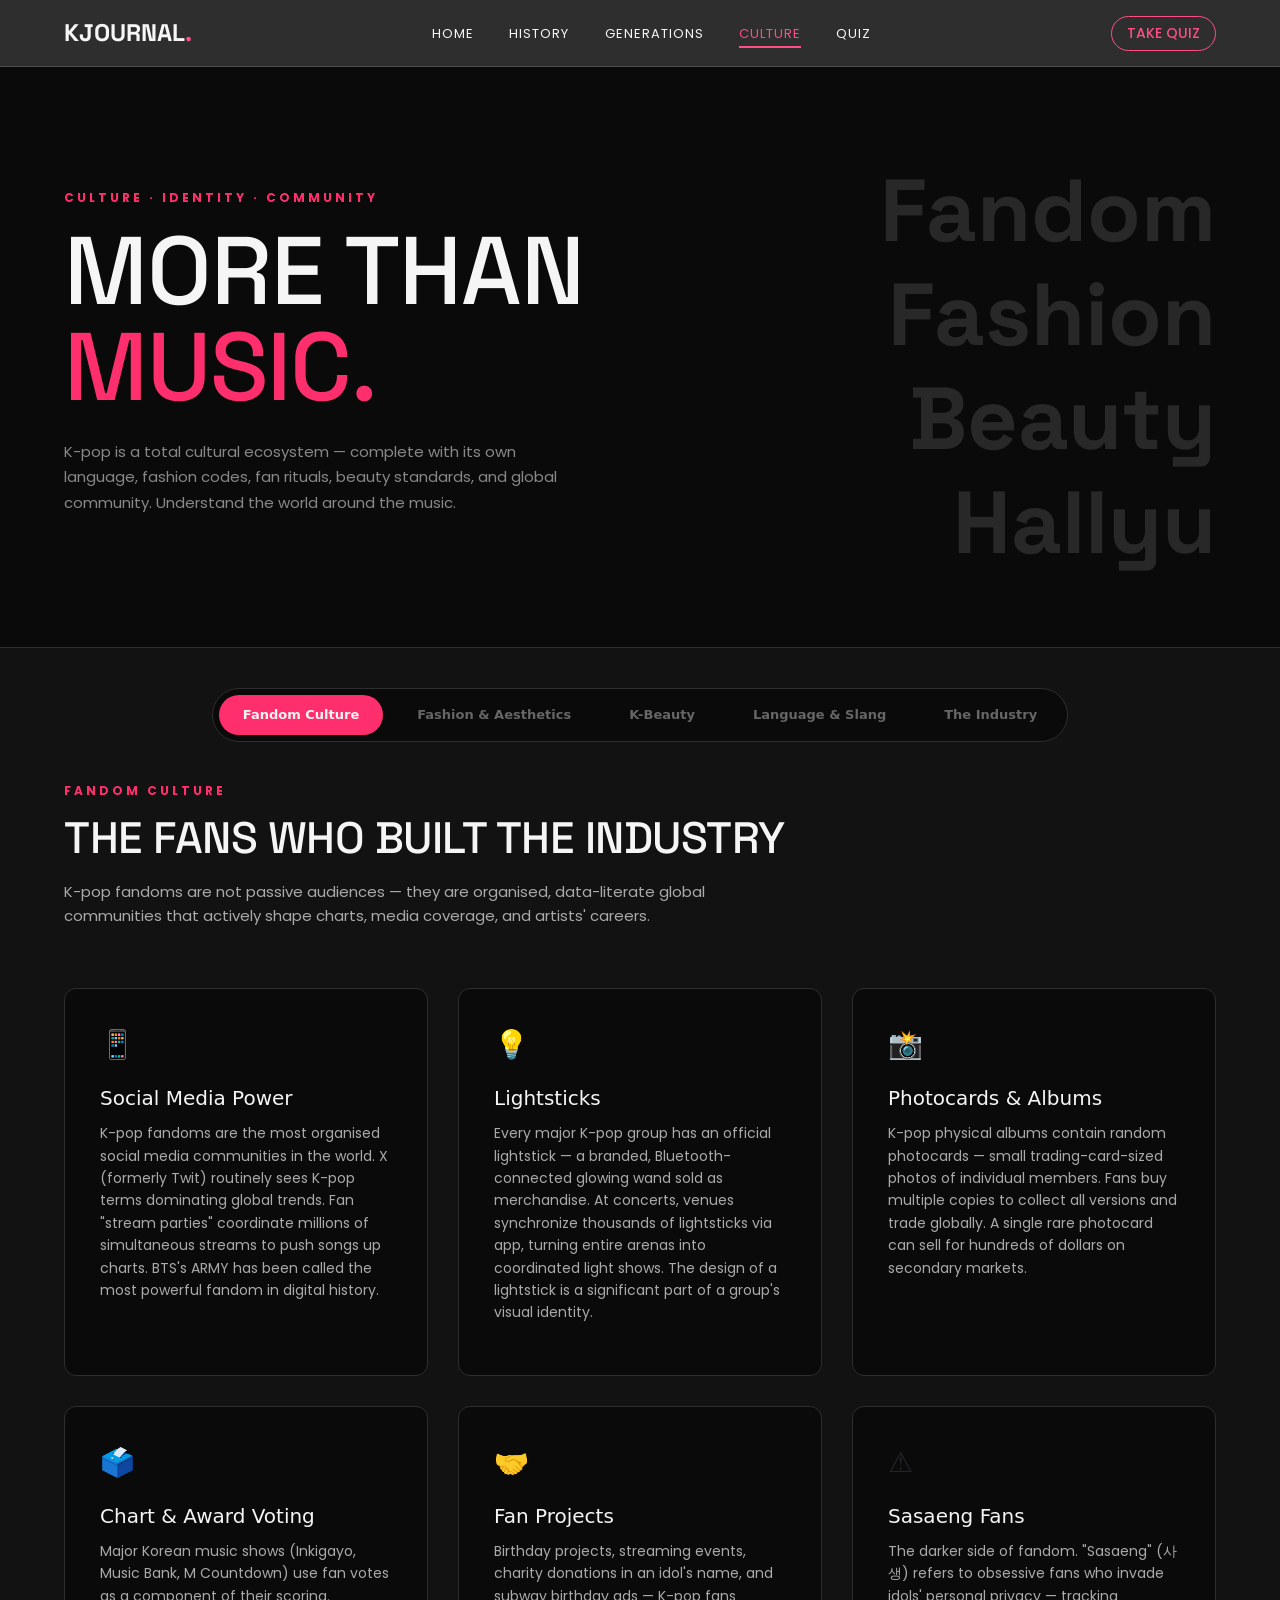
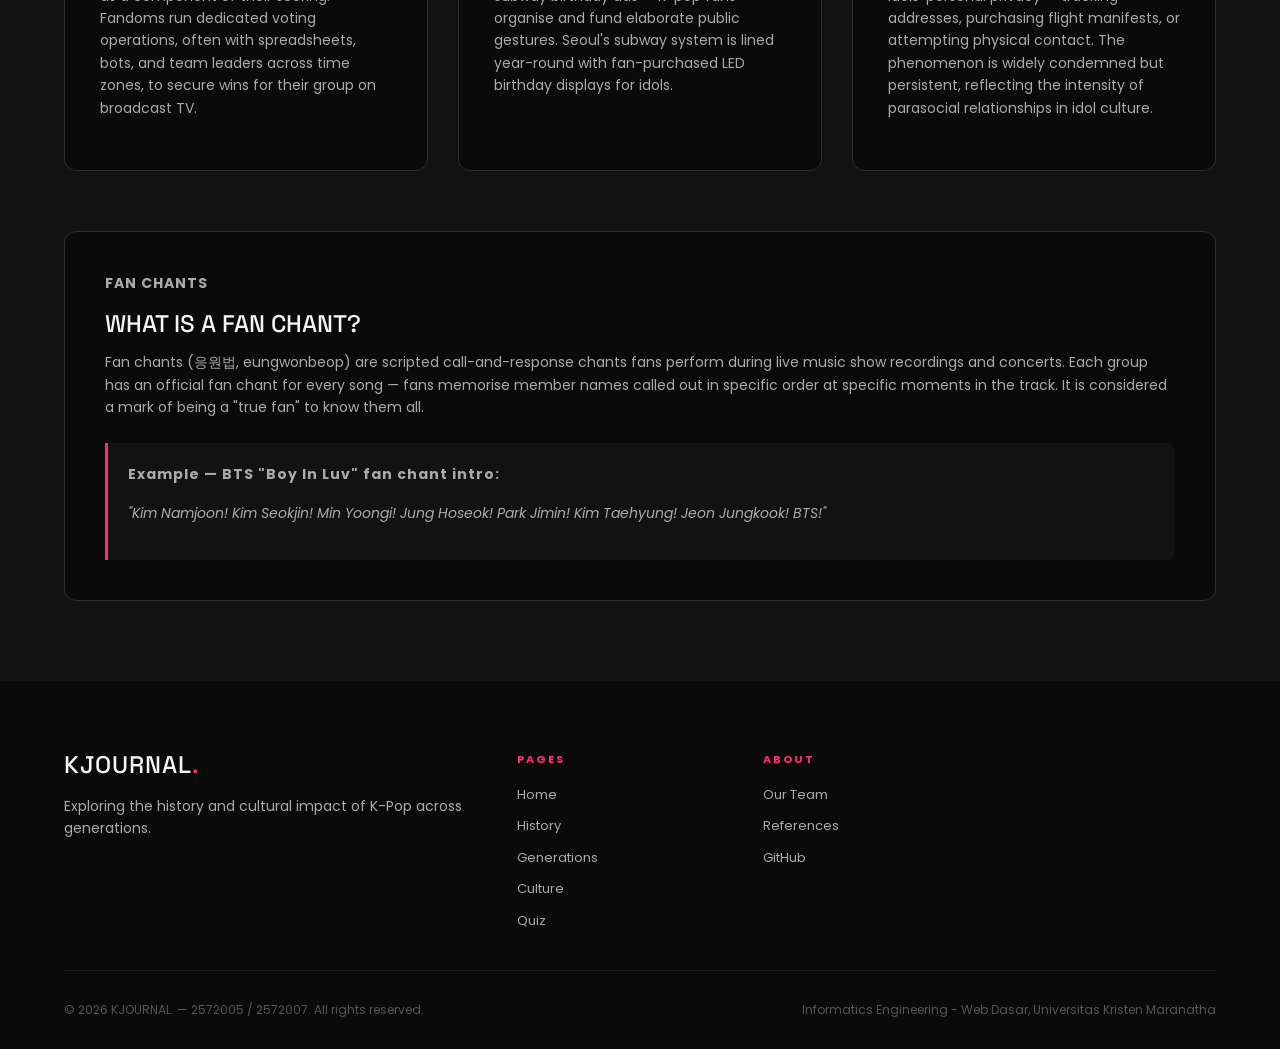
==== commit 5bc799ff: "ganti footer" ====
--- a/culture.html
+++ b/culture.html
@@ -491,8 +491,7 @@
         <div class="card1">
             <div class="desc">
                 <h3>KJOURNAL<span id="dot">.</span></h3>
-                <p>An interactive digital archive exploring the history and cultural impact of Korean pop music across
-                    five generations. Made for Web Dasar Final Project.</p>
+                <p>Exploring the history and cultural impact of K-Pop across generations.</p>
             </div>
             <div class="page-directory">
                 <p>PAGES</p>
@@ -502,25 +501,17 @@
                 <a href="culture.html">Culture</a>
                 <a href="quiz.html">Quiz</a>
             </div>
-            <div class="gen-directory">
-                <p>GENERATIONS</p>
-                <a href="generations.html#Gen1">Gen 1 - The Pioneers</a>
-                <a href="generations.html#Gen2">Gen 2 - The Idol Era</a>
-                <a href="generations.html#Gen3">Gen 3 - Goes Global</a>
-                <a href="generations.html#Gen4">Gen 4 - Dark Wave</a>
-                <a href="generations.html#Gen5">Gen 5 - New Wave</a>
-            </div>
             <div class="about">
                 <p>ABOUT</p>
-                <a href="#">Our Team</a>
-                <a href="#">References & Citations</a>
-                <a href="https://github.com/natetamp/TugasBesar_2572005_2572007" target="_blank">GitHub Repository</a>
+                <a href="team.html">Our Team</a>
+                <a href="#">References</a>
+                <a href="https://github.com/natetamp/TugasBesar_2572005_2572007" target="_blank">GitHub</a>
             </div>
         </div>
         <hr>
         <div class="footer-bottom">
-            <p>&copy; 2026 KJOURNAL — 2572005 2572007 All rights reserved.</p>
-            <p>Universitas Kristen Maranatha Web Dasar - Kelas A</p>
+            <p>&copy; 2026 KJOURNAL. — 2572005 / 2572007. All rights reserved.</p>
+            <p>Informatics Engineering - Web Dasar, Universitas Kristen Maranatha</p>
         </div>
     </footer>
 </body>
--- a/style.css
+++ b/style.css
@@ -47,9 +47,9 @@
 .subpage-card h4 { font-size: 20px; color: #f5f5f5; margin-bottom: 12px; font-weight: 500; }
 .subpage-card p { font-size: 14px; color: #aaa; line-height: 1.6; }
 
-.hero { overflow: hidden; background-color: #000; }
-.slides { display: flex; width: 100%; margin-left: 0; }
-.slides img { width: 100vw; height: auto; }
+.hero { overflow: hidden; background-color: #000; width: 100%; height: 100vh; position: relative;; }
+.slides { display: flex; width: 500%; height: 100%; margin-left: 0; }
+.slides img { width: 20vw; height: 100vh; object-fit: cover; object-position: center; }
 .cards-stat { display: grid; grid-template-columns: repeat(4, 1fr); background-color: #0a0a0a; border-bottom: 1px solid #2e2e2e; }
 .fancard, .grosscard, .histocard, .gencard { border-right: 1px solid #2e2e2e; padding: 40px 5%; text-align: center; }
 .gencard { border-right: none; }
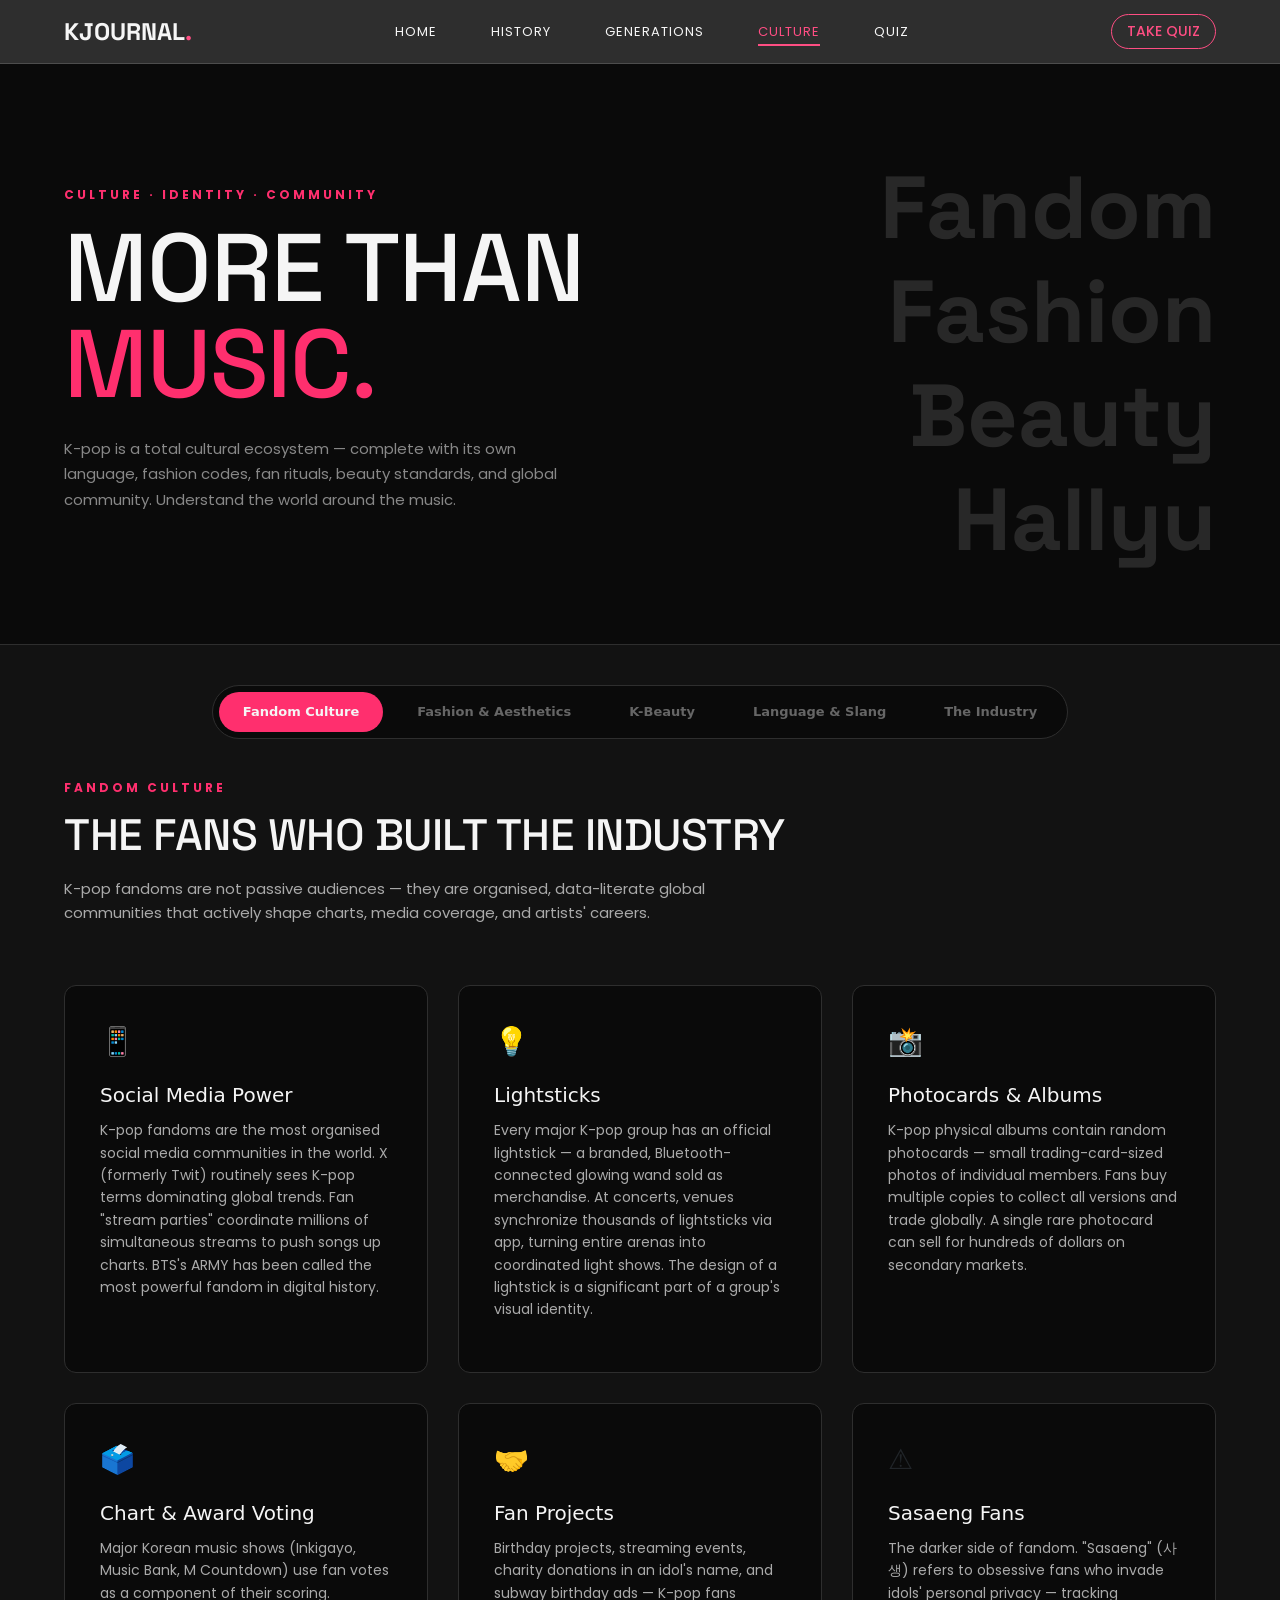
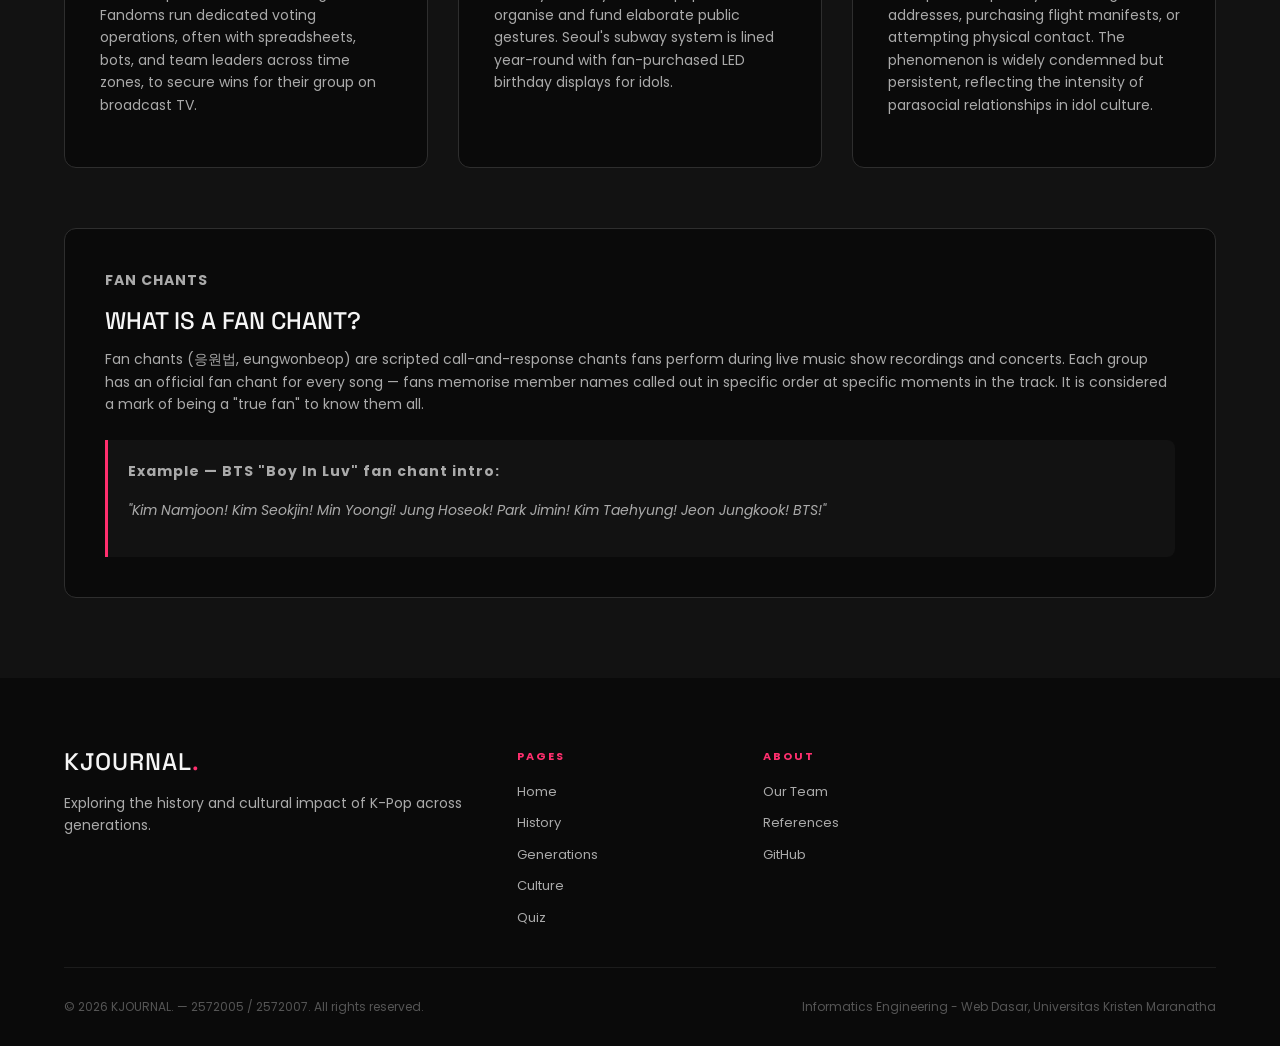
==== commit 90a30e34: "update h-2" ====
--- a/culture.html
+++ b/culture.html
@@ -7,6 +7,7 @@
     <title>KJOURNAL - K-Pop Culture</title>
     <link rel="icon" type="image/png" href="img/logo.png" class="logo-kj">
     <link rel="stylesheet" href="style.css">
+    <link rel="stylesheet" href="https://cdnjs.cloudflare.com/ajax/libs/font-awesome/6.7.2/css/all.min.css">
     <link href="https://cdn.jsdelivr.net/npm/bootstrap@5.3.3/dist/css/bootstrap.min.css" rel="stylesheet">
     <script src="https://cdn.jsdelivr.net/npm/bootstrap@5.3.3/dist/js/bootstrap.bundle.min.js"></script>
     <script src="https://code.jquery.com/jquery-3.7.1.min.js"></script>
@@ -65,9 +66,10 @@
 
 <body>
 
-    <nav>
+    <nav class="main-nav">
         <a href="index.html" class="title">KJOURNAL<span id="dot">.</span></a>
-        <div>
+        <i class="fa-solid fa-bars menu-toggle"></i>
+        <div class="nav-links">
             <a href="index.html" class="navbut">HOME</a>
             <a href="history.html" class="navbut">HISTORY</a>
             <a href="generations.html" class="navbut">GENERATIONS</a>
--- a/style.css
+++ b/style.css
@@ -11,7 +11,10 @@
 ::-webkit-scrollbar-track { background: #0a0a0a; }
 ::-webkit-scrollbar-thumb { background: #2a2a2a; border-radius: 99px; }
 
-nav {background-color: #0a0a0a; display: flex; align-items: center; justify-content: space-between; width: 100%; padding: 15px 5%; opacity: 0.85; position: sticky; top: 0; z-index: 999; border-bottom: 1px solid #2e2e2e;}
+.menu-toggle{ display:none;font-size:1.5rem;cursor:pointer;}
+.nav-links{display:flex;gap:1.5rem;}
+
+nav {background-color: #0a0a0a; display: flex; align-items: center; justify-content: space-between; width: 100%; ;height: 4rem; padding: 15px 5%; opacity: 0.85; position: sticky; top: 0; z-index: 999; border-bottom: 1px solid #2e2e2e;}
 .title { font-family: 'Space Grotesk', sans-serif; font-size: 24px; font-weight: bold; text-decoration: none; color: #f5f5f5; }
 #dot { color: #ff2f6e; }
 .navbut {position: relative; text-decoration: none; color: #f5f5f5; margin: 0 15px; font-size: 13px; letter-spacing: 1px; transition: color 0.3s ease;}
@@ -47,9 +50,9 @@
 .subpage-card h4 { font-size: 20px; color: #f5f5f5; margin-bottom: 12px; font-weight: 500; }
 .subpage-card p { font-size: 14px; color: #aaa; line-height: 1.6; }
 
-.hero { overflow: hidden; background-color: #000; width: 100%; height: 100vh; position: relative;; }
-.slides { display: flex; width: 500%; height: 100%; margin-left: 0; }
-.slides img { width: 20vw; height: 100vh; object-fit: cover; object-position: center; }
+.hero { overflow: hidden; background-color: #000; width: 100%; height: 90vh; position: relative;; }
+.slides { display: flex; width: 500%; height: 70%; margin-left: 0; }
+.slides img { width: 20vw; height: 100vh; object-fit:fill; object-position: center; }
 .cards-stat { display: grid; grid-template-columns: repeat(4, 1fr); background-color: #0a0a0a; border-bottom: 1px solid #2e2e2e; }
 .fancard, .grosscard, .histocard, .gencard { border-right: 1px solid #2e2e2e; padding: 40px 5%; text-align: center; }
 .gencard { border-right: none; }
@@ -186,8 +189,12 @@
     .card1 { grid-template-columns: repeat(2, 1fr); gap: 30px; }
 }
 
+@media screen and (min-width: 769px) {
+    .menu-toggle { display: none !important; }
+}
+
 @media screen and (max-width: 768px) {
-    nav { flex-direction: column; gap: 15px; padding: 15px; text-align: center; }
+    .main-nav { flex-direction: row; position: sticky; gap: 1rem; padding: 1rem; height: 5rem; }
     .navbut { margin: 0 8px; font-size: 11px; }
     .section2 { grid-template-columns: 1fr; padding: 40px 5%; gap: 30px; }
     .subpage-cards-grid, .eras-cards, .card1 { grid-template-columns: 1fr; }
@@ -195,4 +202,18 @@
     .spotlight-detail h1 { font-size: 38px; }
     .quiz-cards { grid-template-columns: 1fr; padding: 20px; gap: 30px; }
     .quiz-link { border-right: none; padding-right: 0; border-bottom: 1px solid #2e2e2e; padding-bottom: 30px; }
+    .menu-toggle { display: block !important; }
+    .nav-links {
+        display: none;
+        flex-direction: column;
+        position: absolute;
+        top: 100%;
+        left: 0;
+        width: 100%;
+        padding: 1rem;
+        background: #111;
+        border-top: 1px solid #333;
+    }
+    .nav-links.active { display: flex; }
+    .explore-btn { display: none; }
 }
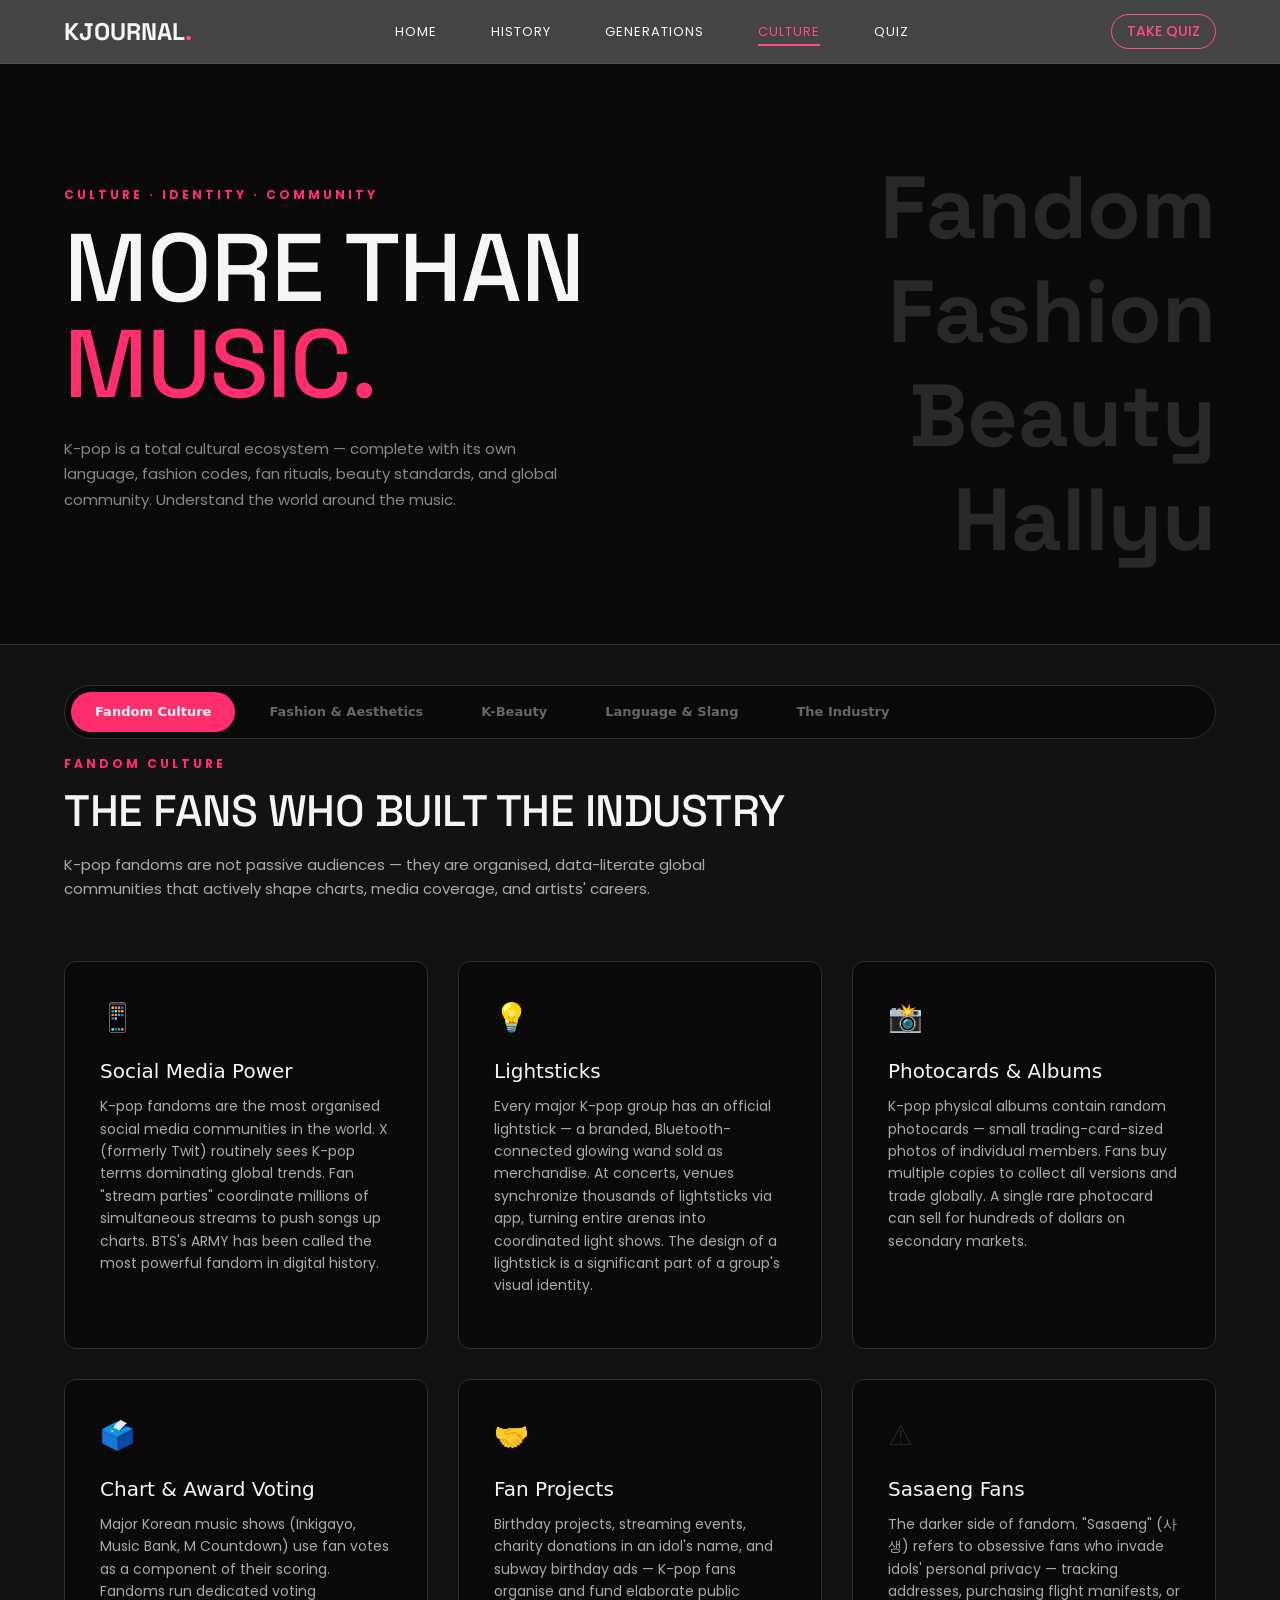
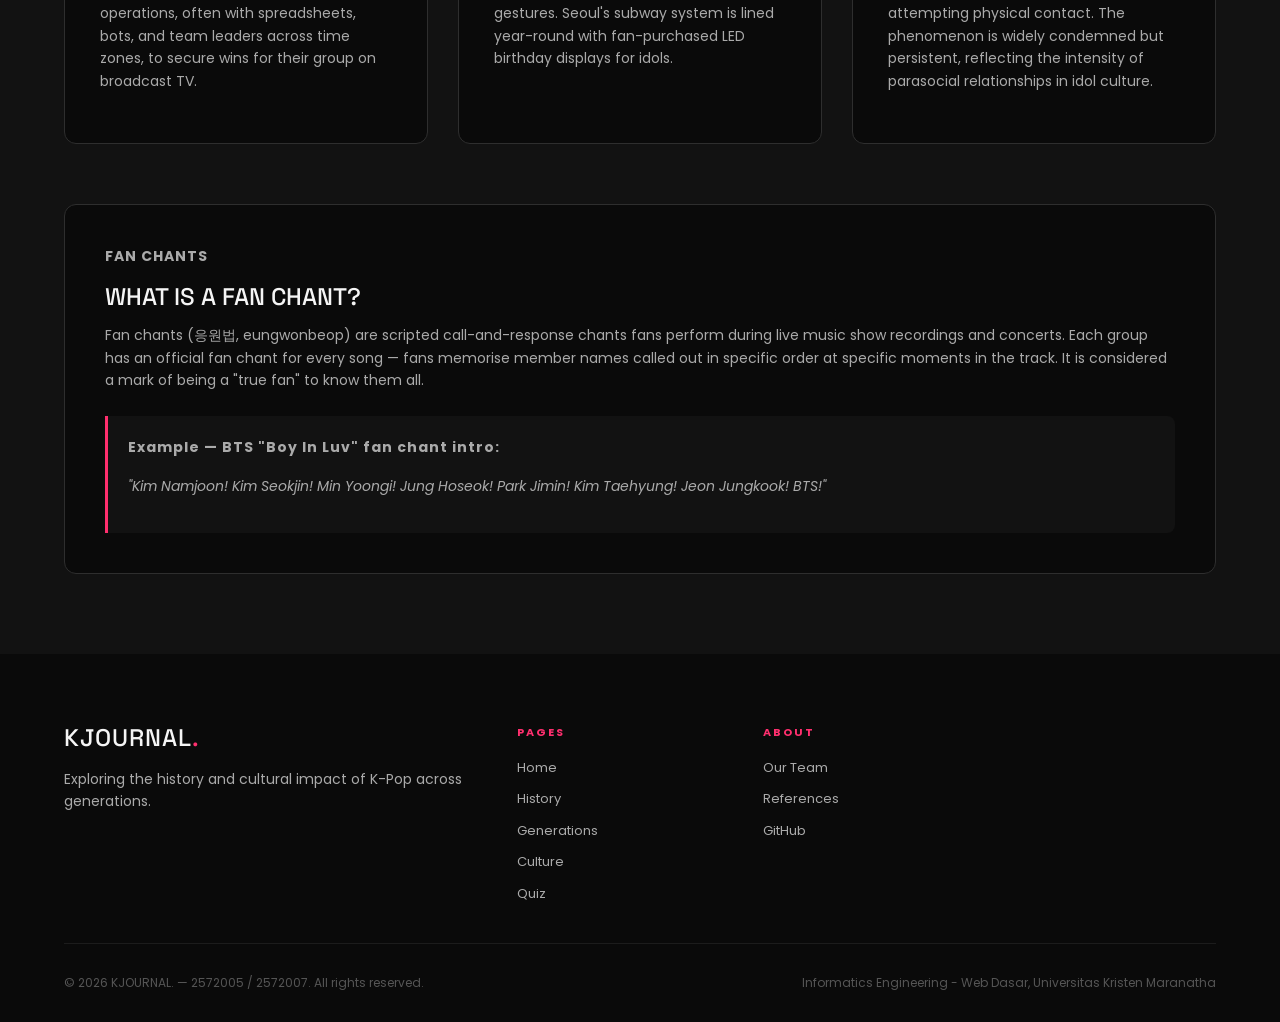
==== commit 5b7f7cdc: "final touch" ====
--- a/culture.html
+++ b/culture.html
@@ -11,7 +11,6 @@
     <link href="https://cdn.jsdelivr.net/npm/bootstrap@5.3.3/dist/css/bootstrap.min.css" rel="stylesheet">
     <script src="https://cdn.jsdelivr.net/npm/bootstrap@5.3.3/dist/js/bootstrap.bundle.min.js"></script>
     <script src="https://code.jquery.com/jquery-3.7.1.min.js"></script>
-    <script src="script.js" defer></script>
 
     <style>
         .concept-spotlight-header {
@@ -516,6 +515,7 @@
             <p>Informatics Engineering - Web Dasar, Universitas Kristen Maranatha</p>
         </div>
     </footer>
+<script src="script.js"></script>
 </body>
 
 </html>
--- a/style.css
+++ b/style.css
@@ -14,7 +14,7 @@
 .menu-toggle{ display:none;font-size:1.5rem;cursor:pointer;}
 .nav-links{display:flex;gap:1.5rem;}
 
-nav {background-color: #0a0a0a; display: flex; align-items: center; justify-content: space-between; width: 100%; ;height: 4rem; padding: 15px 5%; opacity: 0.85; position: sticky; top: 0; z-index: 999; border-bottom: 1px solid #2e2e2e;}
+nav { background: rgba(10,10,10,.9);backdrop-filter: blur(10px);-webkit-backdrop-filter: blur(10px); display: flex; align-items: center; justify-content: space-between; width: 100%; ;height: 4rem; padding: 15px 5%; opacity: 0.85; position: sticky; top: 0; z-index: 999; border-bottom: 1px solid #2e2e2e;}
 .title { font-family: 'Space Grotesk', sans-serif; font-size: 24px; font-weight: bold; text-decoration: none; color: #f5f5f5; }
 #dot { color: #ff2f6e; }
 .navbut {position: relative; text-decoration: none; color: #f5f5f5; margin: 0 15px; font-size: 13px; letter-spacing: 1px; transition: color 0.3s ease;}
@@ -38,7 +38,7 @@
 .subpage-stat-item h2 { color: #f5f5f5; font-size: 42px; letter-spacing: 1px; margin-bottom: 6px; }
 .subpage-stat-item p { color: #666; font-size: 13px; }
 
-.subpage-section-header { margin-bottom: 60px; }
+.subpage-section-header { padding-top:1rem;margin-bottom: 60px; }
 .subpage-section-label { color: #ff2f6e; font-size: 12px; font-weight: bold; letter-spacing: 3px; margin-bottom: 12px; }
 .subpage-section-header h2 { font-size: 44px; margin-bottom: 16px; color: #f5f5f5; letter-spacing: -0.5px; }
 .subpage-section-sub { font-size: 15px; color: #aaa; max-width: 700px; line-height: 1.6; }
@@ -50,9 +50,10 @@
 .subpage-card h4 { font-size: 20px; color: #f5f5f5; margin-bottom: 12px; font-weight: 500; }
 .subpage-card p { font-size: 14px; color: #aaa; line-height: 1.6; }
 
-.hero { overflow: hidden; background-color: #000; width: 100%; height: 90vh; position: relative;; }
-.slides { display: flex; width: 500%; height: 70%; margin-left: 0; }
-.slides img { width: 20vw; height: 100vh; object-fit:fill; object-position: center; }
+.mdl{display: block; background-color: black; opacity: 0.85; width: 100%; height: auto; z-index: 998;}
+.hero { overflow: hidden; background-color: #000; width: 100%; height: 90vh; position: relative; }
+.slides { display: flex; width: 100%; height: 70%; margin-left: 0; transition: transfrom 2s ease; will-change: transform;}
+.slides img { width: 100%; min-width:100%; height: 100vh; object-fit:cover; object-position: center; display: block; }
 .cards-stat { display: grid; grid-template-columns: repeat(4, 1fr); background-color: #0a0a0a; border-bottom: 1px solid #2e2e2e; }
 .fancard, .grosscard, .histocard, .gencard { border-right: 1px solid #2e2e2e; padding: 40px 5%; text-align: center; }
 .gencard { border-right: none; }
@@ -75,9 +76,10 @@
 .eras-cards .gens:nth-child(4) { --clr: #60a5fa; --bclr: #60a5fa15; }
 .eras-cards .gens:nth-child(5) { --clr: #34d399; --bclr: #34d39915; }
 .gens h1 { font-size: 36px; margin-bottom: 10px; }
-.gens p { font-size: 12px; margin-bottom: 4px; color: #aaa; }
-.gens p:first-of-type { font-weight: bold; color: var(--clr); font-size: 14px; margin-bottom: 10px; }
+.gens a { font-size: 12px; margin-bottom: 4px; color: #aaa; }
+.gens a:first-of-type { font-weight: bold; color: var(--clr); font-size: 14px; margin-bottom: 10px; }
 .gens:hover { transform: translateY(-8px); box-shadow: 0 10px 20px rgba(0, 0, 0, 0.5), 0 0 15px var(--clr); background-color: rgba(0, 0, 0, 0.4); color: var(--clr); }
+.gens{text-decoration: none;}
 
 .spotlight { padding: 80px 5%; background-color: #121212; position: relative; overflow: hidden; }
 .spotlight-prev, .spotlight-next { position: absolute; top: 50%; transform: translateY(-50%); background: rgba(26, 26, 26, 0.8); color: #ff2f6e; border: 1px solid #ff2f6e;width: 45px; height: 45px; cursor: pointer; border-radius: 50%; font-weight: bold; font-size: 18px; display: flex; align-items: center; justify-content: center; transition: all 0.3s ease; z-index: 998; }
@@ -97,11 +99,11 @@
 .spotlight-labels { display: flex; flex-wrap: wrap; gap: 8px; margin-bottom: 30px; }
 .spotlight-labels p { color: #aaa; font-size: 11px; padding: 5px 12px; margin: 0; background-color: #1a1a1a; border: 1px solid #2e2e2e; border-radius: 30px; transition: all 0.3s ease; }
 .spotlight-labels p:hover { box-shadow: 0 0 10px var(--clr); color: var(--clr); border-color: var(--clr); }
-.spotlight-card:nth-child(1) .spotlight-labels p { --clr: yellow; }
-.spotlight-card:nth-child(2) .spotlight-labels p { --clr: rgb(235, 160, 173); }
-.spotlight-card:nth-child(3) .spotlight-labels p { --clr: #9c6fe0; }
-.spotlight-card:nth-child(4) .spotlight-labels p { --clr: rgb(247, 66, 66); }
-.spotlight-card:nth-child(5) .spotlight-labels p { --clr: rgb(77, 77, 233); }
+.spotlight-card:nth-child(1) .spotlight-labels p { --clr: #9c6fe0; }
+.spotlight-card:nth-child(2) .spotlight-labels p { --clr: #f472b6; }
+.spotlight-card:nth-child(3) .spotlight-labels p { --clr: #ff2f6e; }
+.spotlight-card:nth-child(4) .spotlight-labels p { --clr: #60a5fa; }
+.spotlight-card:nth-child(5) .spotlight-labels p { --clr: #34d399; }
 .bts-btn { align-self: flex-start; font-size: 14px; text-decoration: none; color: #f5f5f5; background-color: #008cff; padding: 10px 25px; border-radius: 6px; font-weight: bold; transition: background-color 0.3s, box-shadow 0.3s; }
 .bts-btn:hover { background-color: #0076d6; box-shadow: 0 5px 15px rgba(0, 140, 255, 0.4); color: #f5f5f5; }
 .quiz-teaser { background-color: #0a0a0a; padding: 80px 5%; border-bottom: 1px solid #2e2e2e; }
@@ -146,12 +148,12 @@
 .tl-key-acts li { font-size: 13px; color: #ccc; background-color: #1a1a1a; padding: 6px 14px; border-radius: 20px; border: 1px solid #2e2e2e; }
 .tl-milestone { margin-top: 20px; font-size: 13px; color: #f5f5f5; background-color: rgba(255, 47, 110, 0.05); border-left: 3px solid #ff2f6e; padding: 12px 20px; border-radius: 0 6px 6px 0; }
 
-.cult-tabs-section { padding: 40px 5% 0 5%; background-color: #121212; text-align: center; }
-.cult-tabs { display: inline-flex; gap: 10px; background-color: #0a0a0a; padding: 6px; border-radius: 30px; border: 1px solid #2e2e2e; margin-bottom: 40px; }
+.cult-tabs-section { display: flex; flex-direction: column; gap:20px; padding: 40px 5% 0 5%; background-color: #121212; text-align: center; }
+.cult-tabs { display: inline-flex; gap: 10px; background-color: #0a0a0a; padding: 6px; border-radius: 30px; border: 1px solid #2e2e2e; margin-bottom: 0; }
 .cult-tab { background: none; border: none; color: #666; padding: 10px 24px; border-radius: 25px; font-size: 13px; font-weight: 600; cursor: pointer; transition: all 0.3s ease; }
 .cult-tab:hover { color: #aaa; }
 .cult-tab.active { background-color: #ff2f6e; color: #f5f5f5; }
-.cult-content-section { padding: 0 5% 80px 5%; background-color: #121212; }
+.cult-content-section {padding: 0 5% 80px 5%; background-color: #121212; }
 .cult-panel { display: none; }
 .cult-panel.active { display: block; }
 .cult-chant-box { margin-top: 60px; background-color: #0a0a0a; border: 1px solid #2e2e2e; border-radius: 12px; padding: 40px; }
@@ -161,7 +163,6 @@
 .chant-label { font-size: 11px; font-weight: bold; color: #666; letter-spacing: 1px; }
 .chant-text { font-size: 15px; color: #f5f5f5; font-style: italic; margin-top: 6px; line-height: 1.5; }
 
-/* --- FOOTER --- */
 footer { background-color: #0a0a0a; padding: 70px 5% 30px 5%; color: #888; }
 .card1 { display: grid; grid-template-columns: 2fr 1fr 1fr 1fr; gap: 40px; margin-bottom: 40px; }
 .desc h3 { color: #f5f5f5; font-size: 24px; letter-spacing: 1px; margin-bottom: 15px; }
@@ -194,6 +195,8 @@
 }
 
 @media screen and (max-width: 768px) {
+    .slides img{height: 50vh; object-fit: cover; width:100%;}
+    .hero{height:50vh; width: 100%;}
     .main-nav { flex-direction: row; position: sticky; gap: 1rem; padding: 1rem; height: 5rem; }
     .navbut { margin: 0 8px; font-size: 11px; }
     .section2 { grid-template-columns: 1fr; padding: 40px 5%; gap: 30px; }
@@ -202,18 +205,9 @@
     .spotlight-detail h1 { font-size: 38px; }
     .quiz-cards { grid-template-columns: 1fr; padding: 20px; gap: 30px; }
     .quiz-link { border-right: none; padding-right: 0; border-bottom: 1px solid #2e2e2e; padding-bottom: 30px; }
-    .menu-toggle { display: block !important; }
-    .nav-links {
-        display: none;
-        flex-direction: column;
-        position: absolute;
-        top: 100%;
-        left: 0;
-        width: 100%;
-        padding: 1rem;
-        background: #111;
-        border-top: 1px solid #333;
-    }
+    .menu-toggle { display: block !important; color: #aaa; }
+    .nav-links {display: none;flex-direction: column;position: absolute;top: 100%;left: 0;width: 100%;padding: 1rem;background: #111;border-top: 1px solid #333;}
     .nav-links.active { display: flex; }
     .explore-btn { display: none; }
+    .cult-tabs {display: flex;overflow-x:auto;white-space:wrap;gap: 0;-webkit-overflow-scrolling: touch;}
 }
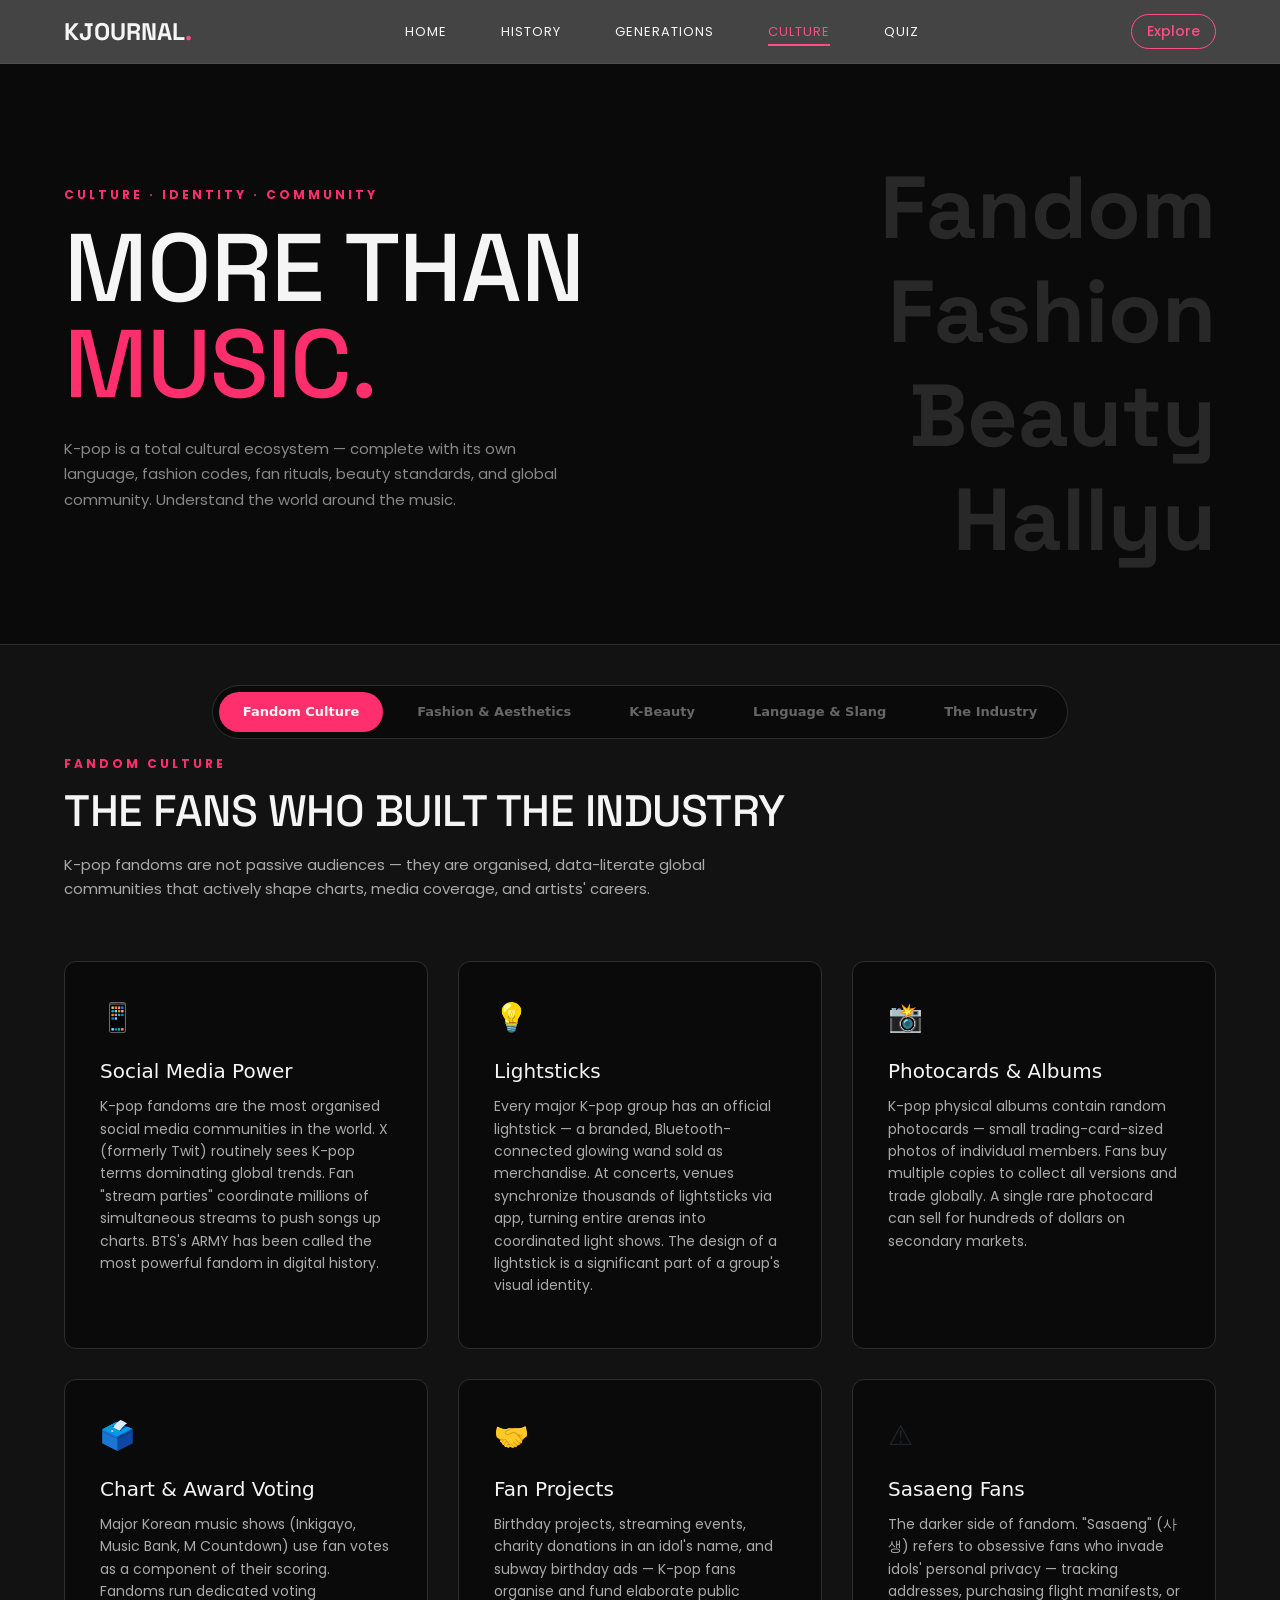
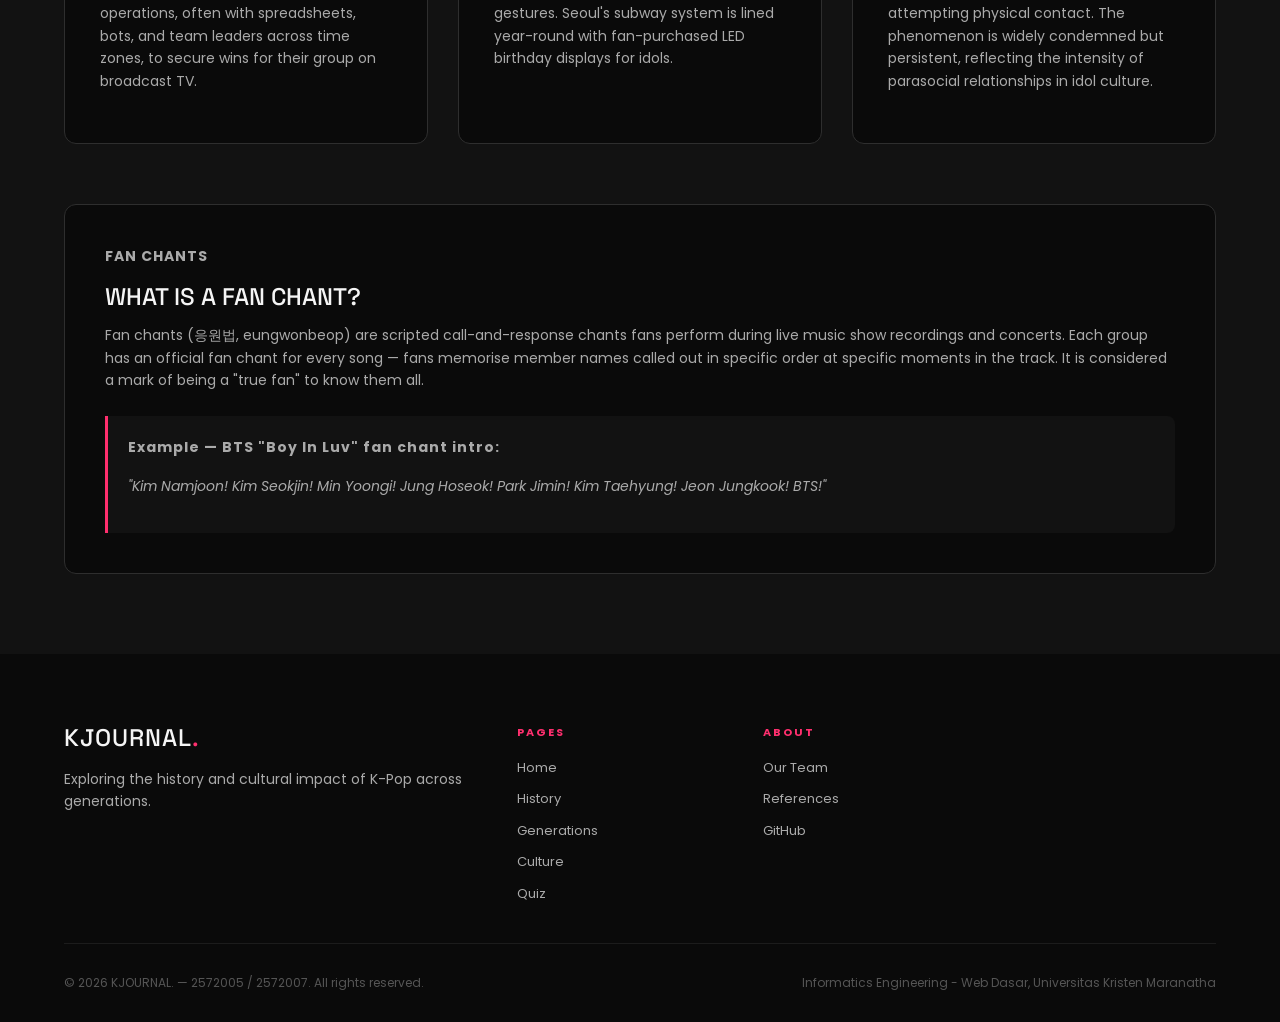
==== commit a01715af: "changes after presentasi" ====
--- a/culture.html
+++ b/culture.html
@@ -75,7 +75,7 @@
             <a href="culture.html" class="navbut active-nav">CULTURE</a>
             <a href="quiz.html" class="navbut">QUIZ</a>
         </div>
-        <a href="quiz.html" class="explore-btn">TAKE QUIZ</a>
+        <a href="history.html" class="explore-btn">Explore</a>
     </nav>
 
     <section class="subpage-hero">
@@ -505,7 +505,7 @@
             <div class="about">
                 <p>ABOUT</p>
                 <a href="team.html">Our Team</a>
-                <a href="#">References</a>
+                <a href="https://docs.google.com/document/d/1zoQ93zISmxve9hCRm4seUY6As6_hFpvxXPIza-oLvv0/edit?usp=sharing">References</a>
                 <a href="https://github.com/natetamp/TugasBesar_2572005_2572007" target="_blank">GitHub</a>
             </div>
         </div>
--- a/style.css
+++ b/style.css
@@ -14,7 +14,7 @@
 .menu-toggle{ display:none;font-size:1.5rem;cursor:pointer;}
 .nav-links{display:flex;gap:1.5rem;}
 
-nav { background: rgba(10,10,10,.9);backdrop-filter: blur(10px);-webkit-backdrop-filter: blur(10px); display: flex; align-items: center; justify-content: space-between; width: 100%; ;height: 4rem; padding: 15px 5%; opacity: 0.85; position: sticky; top: 0; z-index: 999; border-bottom: 1px solid #2e2e2e;}
+.main-nav { background: rgba(10,10,10,.9);backdrop-filter: blur(10px);-webkit-backdrop-filter: blur(10px); display: flex; align-items: center; justify-content: space-between; width: 100%; ;height: 4rem; padding: 15px 5%; opacity: 0.85; position: sticky; top: 0; z-index: 999; border-bottom: 1px solid #2e2e2e;}
 .title { font-family: 'Space Grotesk', sans-serif; font-size: 24px; font-weight: bold; text-decoration: none; color: #f5f5f5; }
 #dot { color: #ff2f6e; }
 .navbut {position: relative; text-decoration: none; color: #f5f5f5; margin: 0 15px; font-size: 13px; letter-spacing: 1px; transition: color 0.3s ease;}
@@ -50,7 +50,7 @@
 .subpage-card h4 { font-size: 20px; color: #f5f5f5; margin-bottom: 12px; font-weight: 500; }
 .subpage-card p { font-size: 14px; color: #aaa; line-height: 1.6; }
 
-.mdl{display: block; background-color: black; opacity: 0.85; width: 100%; height: auto; z-index: 998;}
+
 .hero { overflow: hidden; background-color: #000; width: 100%; height: 90vh; position: relative; }
 .slides { display: flex; width: 100%; height: 70%; margin-left: 0; transition: transfrom 2s ease; will-change: transform;}
 .slides img { width: 100%; min-width:100%; height: 100vh; object-fit:cover; object-position: center; display: block; }
@@ -88,9 +88,9 @@
 .spotlight-prev:hover, .spotlight-next:hover { background-color: #ff2f6e; color: #ffffff; box-shadow: 0 0 15px rgba(255, 47, 110, 0.6); }
 .spotlight-cards-container { display: flex; width: 100%; transition: transform 0.5s ease-in-out; }
 .spotlight-note { color: #ff2f6e; font-weight: bold; font-size: 13px; letter-spacing: 3px; margin-bottom: 10px; }
-.spotlight-title { font-size: 48px; margin-bottom: 40px; }
+.spotlight-title { font-size: 48px; margin-bottom: 40px; color:white;}
 .spotlight-card { flex: 0 0 100%; width: 100%; display: flex; background-color: #0a0a0a; border-radius: 12px; overflow: hidden; border: 1px solid #2e2e2e; flex-direction: row; flex-wrap: nowrap; transition: 0.5s ease-in-out; }
-.spotlight-card img { width: 45%; object-fit: cover; min-height: 450px; }
+.spotlight-card img { width: 45%; object-fit: cover; height: 500px; }
 .spotlight-detail { padding: 45px; width: 55%; display: flex; flex-direction: column; justify-content: center; }
 .detail-note { color: #ff2f6e; font-size: 13px; margin-bottom: 8px; }
 .spotlight-detail h1 { color: #f5f5f5; font-size: 54px; }
@@ -122,8 +122,6 @@
 .quiz-sneak label { color: #aaa; display: flex; align-items: center; padding: 12px 20px; border: 1px solid #333; border-radius: 10px; background-color: #0a0a0a; cursor: pointer; transition: all 0.3s; font-size: 14px; }
 .quiz-sneak label::before { content: ""; width: 16px; height: 16px; border: 2px solid #555; border-radius: 50%; display: inline-block; margin-right: 12px; flex-shrink: 0; transition: all 0.3s; }
 .quiz-sneak label:hover { border-color: #666; color: #f5f5f5; }
-.quiz-sneak input:checked + label { border-color: #ff2f6e; background-color: rgba(255, 47, 110, 0.1); color: #ff2f6e; }
-.quiz-sneak input:checked + label::before { background-color: #ff2f6e; border-color: #ff2f6e; box-shadow: inset 0 0 0 3px #0a0a0a; }
 
 .hist-timeline-section { padding: 80px 5%; background-color: #121212; }
 .hist-cta { display: inline-block; color: #ff2f6e; text-decoration: none; font-size: 14px; font-weight: 600; letter-spacing: 1px; border-bottom: 1px solid #ff2f6e; padding-bottom: 3px; transition: opacity 0.3s; }
@@ -149,7 +147,7 @@
 .tl-milestone { margin-top: 20px; font-size: 13px; color: #f5f5f5; background-color: rgba(255, 47, 110, 0.05); border-left: 3px solid #ff2f6e; padding: 12px 20px; border-radius: 0 6px 6px 0; }
 
 .cult-tabs-section { display: flex; flex-direction: column; gap:20px; padding: 40px 5% 0 5%; background-color: #121212; text-align: center; }
-.cult-tabs { display: inline-flex; gap: 10px; background-color: #0a0a0a; padding: 6px; border-radius: 30px; border: 1px solid #2e2e2e; margin-bottom: 0; }
+.cult-tabs { display: inline-flex; gap: 10px; background-color: #0a0a0a; padding: 6px; border-radius: 30px; border: 1px solid #2e2e2e; margin-bottom: 0; max-width: max-content; margin: 0 auto; flex-wrap: wrap;}
 .cult-tab { background: none; border: none; color: #666; padding: 10px 24px; border-radius: 25px; font-size: 13px; font-weight: 600; cursor: pointer; transition: all 0.3s ease; }
 .cult-tab:hover { color: #aaa; }
 .cult-tab.active { background-color: #ff2f6e; color: #f5f5f5; }
@@ -162,6 +160,9 @@
 .cult-chant-example { margin-top: 25px; background-color: #121212; border-left: 3px solid #ff2f6e; padding: 20px; border-radius: 0 8px 8px 0; }
 .chant-label { font-size: 11px; font-weight: bold; color: #666; letter-spacing: 1px; }
 .chant-text { font-size: 15px; color: #f5f5f5; font-style: italic; margin-top: 6px; line-height: 1.5; }
+.concept-step{color: #ddd;}
+.step-num{color: #ff2f6e;}
+.concept-spotlight-header{color: #ddd;}
 
 footer { background-color: #0a0a0a; padding: 70px 5% 30px 5%; color: #888; }
 .card1 { display: grid; grid-template-columns: 2fr 1fr 1fr 1fr; gap: 40px; margin-bottom: 40px; }
@@ -210,4 +211,44 @@
     .nav-links.active { display: flex; }
     .explore-btn { display: none; }
     .cult-tabs {display: flex;overflow-x:auto;white-space:wrap;gap: 0;-webkit-overflow-scrolling: touch;}
+    .spotlight-cards-container {display: flex;overflow-x: auto;scroll-snap-type: x mandatory;scroll-behavior: smooth;-webkit-overflow-scrolling: touch;}
+
+    .spotlight-card {flex: 0 0 85%;scroll-snap-align: start;margin-right: 0.8rem;}
+
+    .spotlight-card img {
+        height: 300px;
+    }
+
+    .spotlight-prev,
+    .spotlight-next {
+        display: none;
+    }
+
+    .spotlight-cards-container::-webkit-scrollbar {
+        display: none;
+    }
+
+    .cult-tabs {
+        flex-wrap: nowrap !important;
+        overflow-x: auto;
+        scrollbar-width: none;
+        max-width: 100%;
+        justify-content: flex-start;
+        padding: 6px 12px;
+    }
+
+    .cult-tabs::-webkit-scrollbar {
+        display: none;
+    }
+    
+    .cult-tab {
+        white-space: nowrap;
+        padding: 8px 16px;
+    }
+    .mdl-content h1{ 
+        font-size: x-large;
+    }
+    .mdl-content p{
+        font-size: small;
+    }
 }
